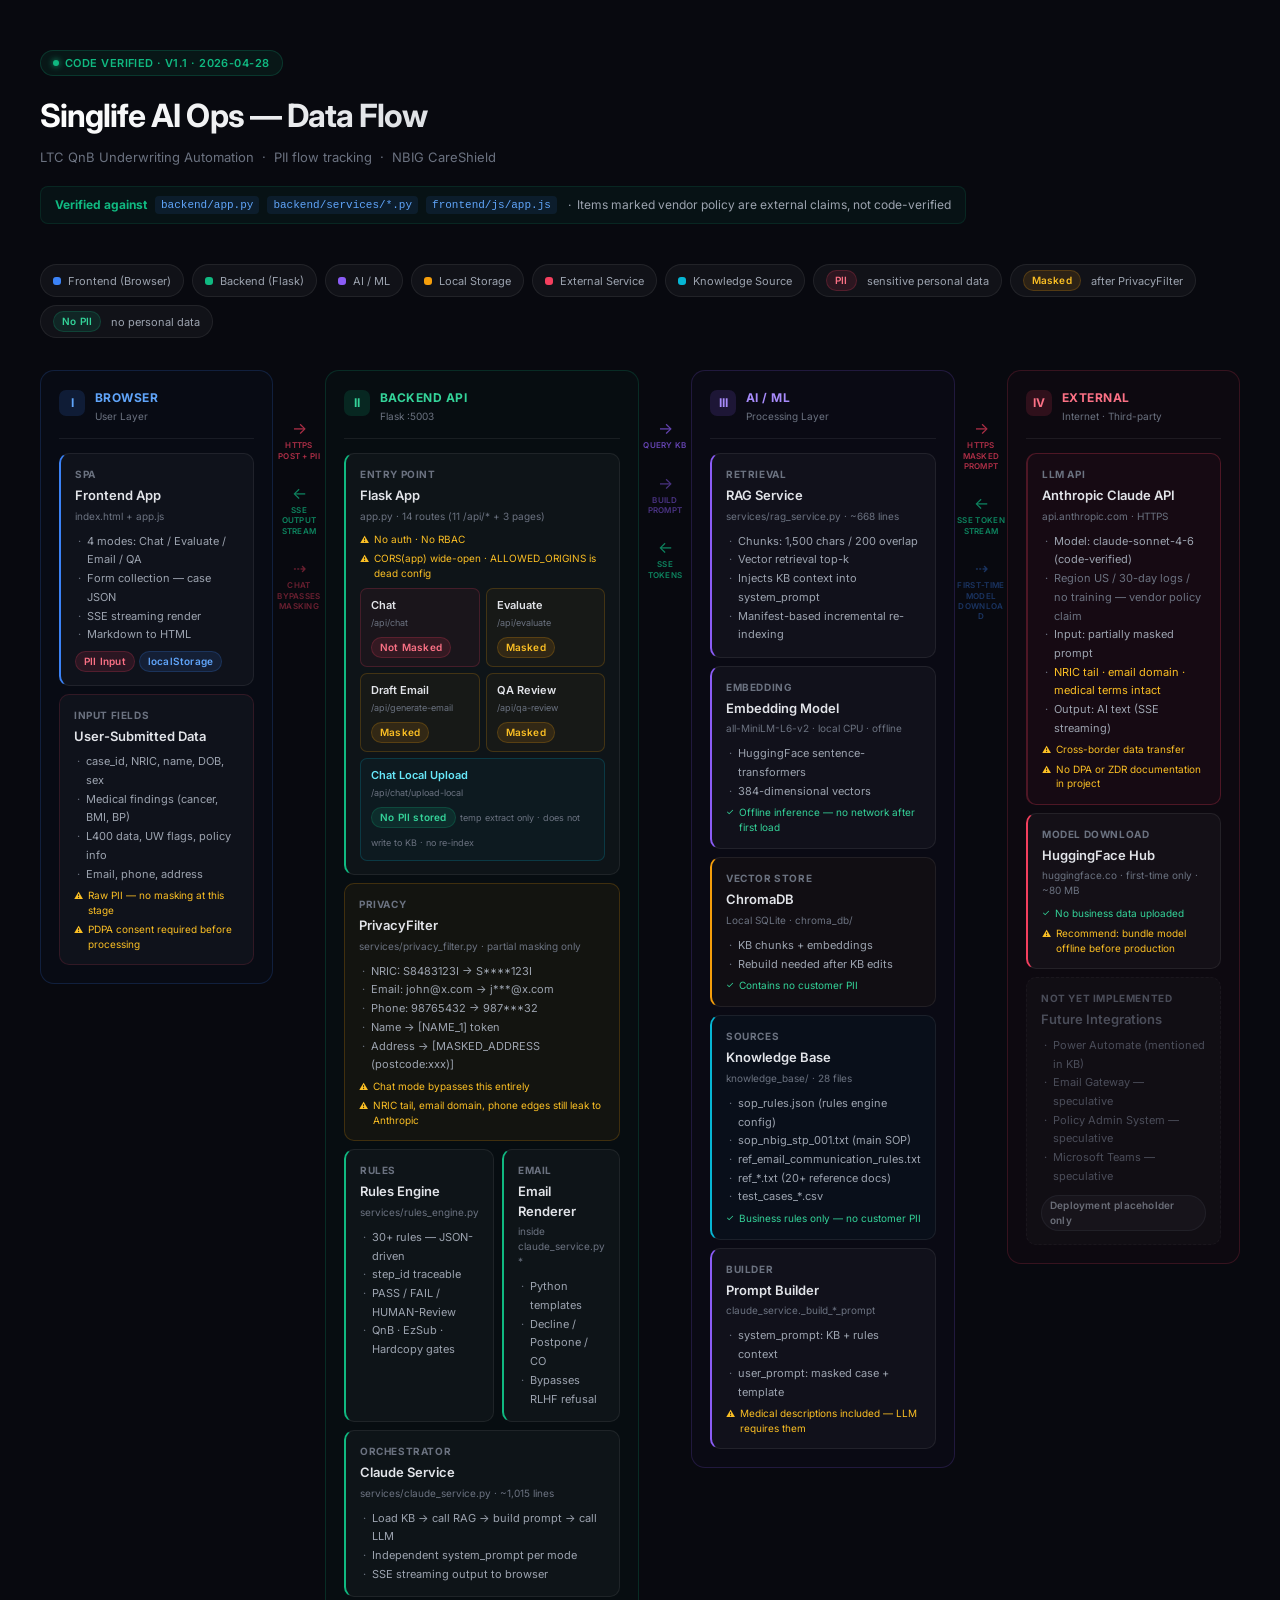
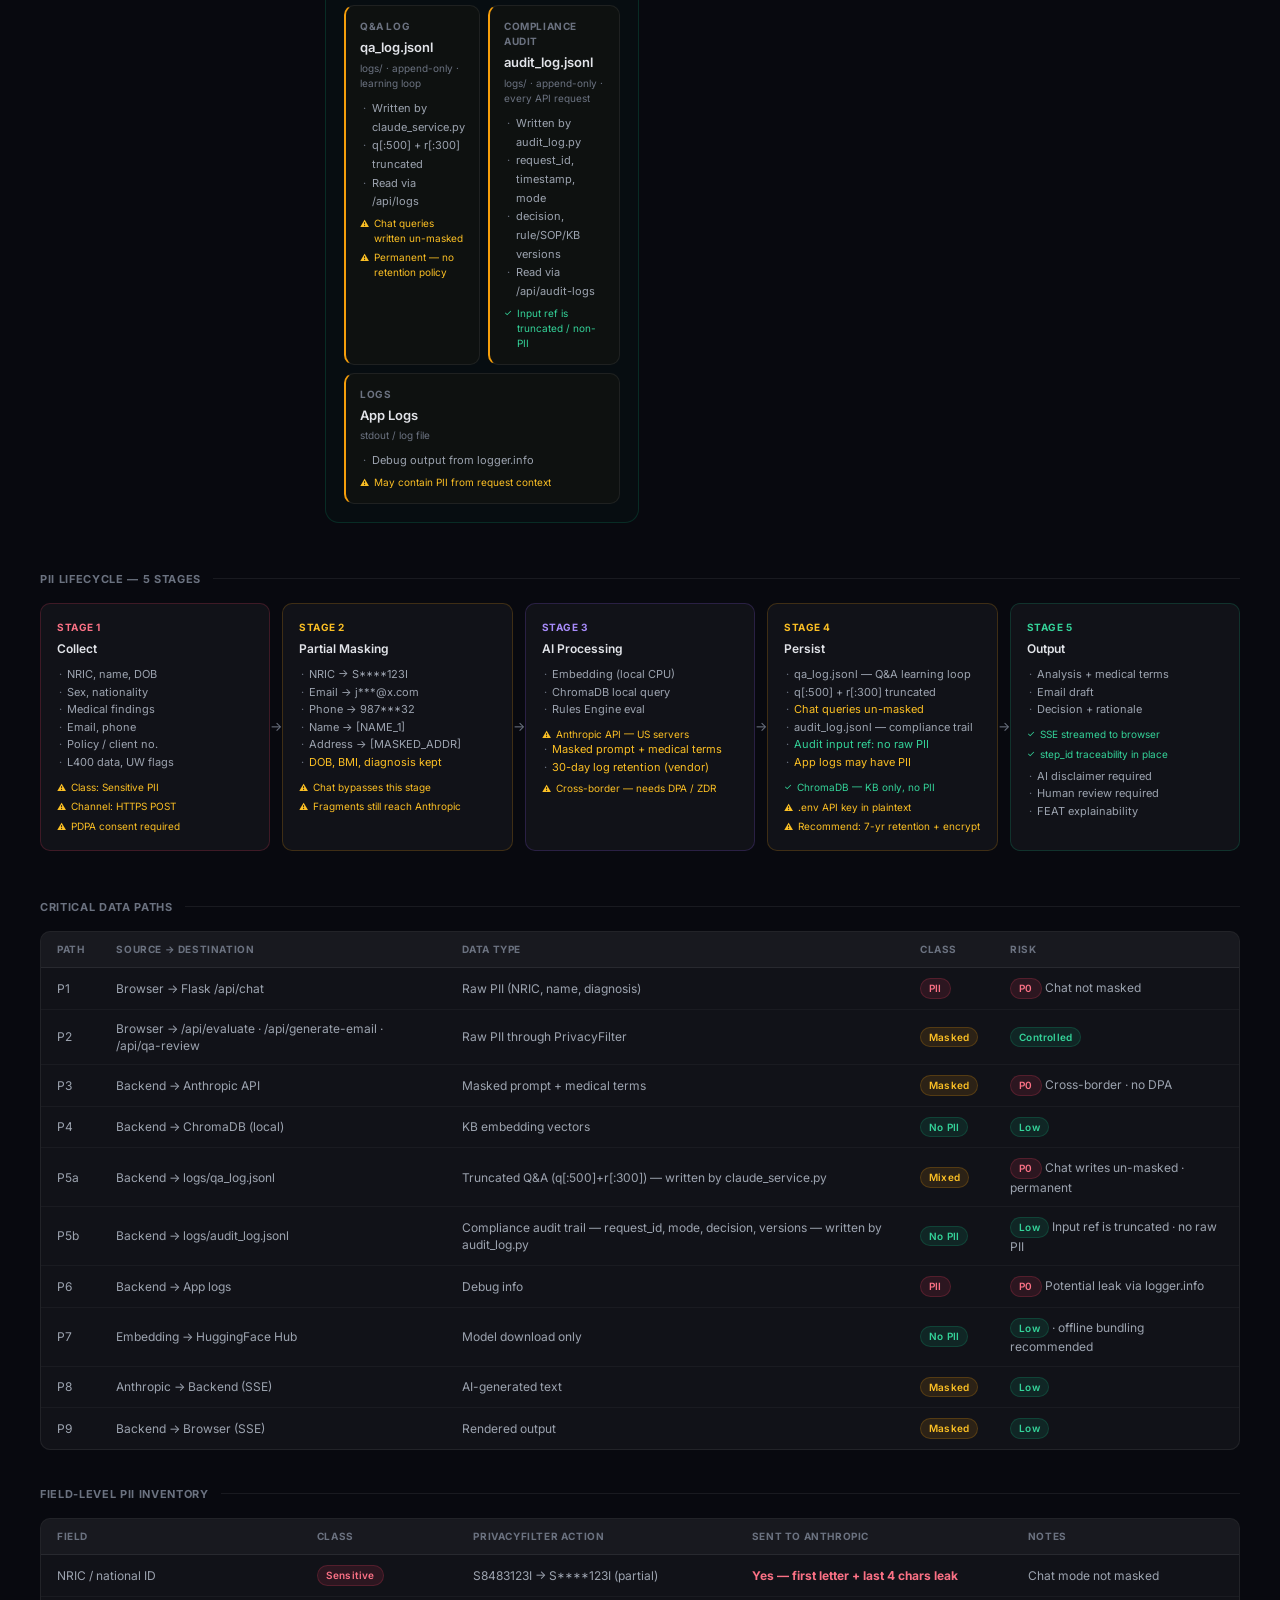
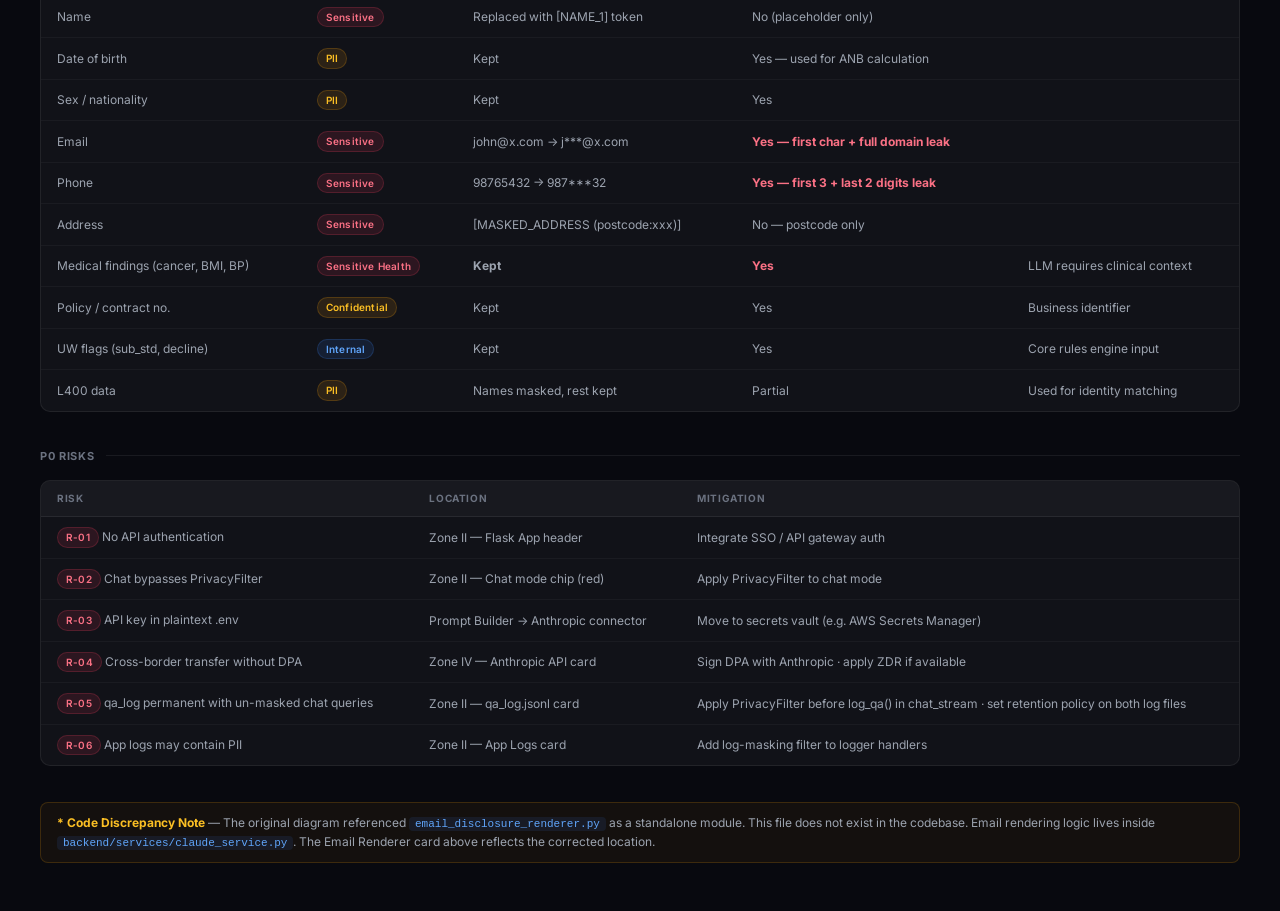
==== docs/dataflow_diagram_EN.html @ 291f46ce "handover checklist" ====
<!DOCTYPE html>
<html lang="en">
<head>
<meta charset="UTF-8">
<meta name="viewport" content="width=device-width, initial-scale=1.0">
<title>Singlife AI Ops — Data Flow</title>
<link rel="preconnect" href="https://fonts.googleapis.com">
<link href="https://fonts.googleapis.com/css2?family=Inter:wght@400;500;600;700&display=swap" rel="stylesheet">
<style>
*, *::before, *::after { box-sizing: border-box; margin: 0; padding: 0; }

:root {
  --blue: #3b82f6;
  --blue-dim: rgba(59,130,246,0.1);
  --green: #10b981;
  --green-dim: rgba(16,185,129,0.1);
  --violet: #8b5cf6;
  --violet-dim: rgba(139,92,246,0.1);
  --rose: #f43f5e;
  --rose-dim: rgba(244,63,94,0.1);
  --amber: #f59e0b;
  --amber-dim: rgba(245,158,11,0.1);
  --cyan: #06b6d4;
  --cyan-dim: rgba(6,182,212,0.1);
  --surface: rgba(255,255,255,0.04);
  --border: rgba(255,255,255,0.07);
  --border-strong: rgba(255,255,255,0.12);
  --text: #e2e4e9;
  --muted: #9ca3af;
  --faint: #6b7280;
}

body {
  font-family: 'Inter', -apple-system, sans-serif;
  background: #08090f;
  color: var(--text);
  padding: 48px 40px;
  min-height: 100vh;
  line-height: 1.5;
}

/* ── HEADER ── */
.header { margin-bottom: 40px; }

.status-pill {
  display: inline-flex; align-items: center; gap: 6px;
  background: rgba(16,185,129,0.08); border: 1px solid rgba(16,185,129,0.2);
  color: #10b981; font-size: 11px; font-weight: 600; letter-spacing: 0.04em;
  padding: 4px 12px; border-radius: 999px; text-transform: uppercase;
  margin-bottom: 16px;
}
.status-pill span {
  width: 6px; height: 6px; border-radius: 50%; background: #10b981;
  box-shadow: 0 0 6px #10b981;
}
.page-title {
  font-size: 32px; font-weight: 700; letter-spacing: -0.03em;
  background: linear-gradient(120deg, #ffffff 0%, #9ca3af 100%);
  -webkit-background-clip: text; -webkit-text-fill-color: transparent; background-clip: text;
  margin-bottom: 8px;
}
.page-meta { font-size: 13px; color: var(--faint); margin-bottom: 18px; }
.verify-bar {
  display: inline-flex; align-items: center; gap: 8px;
  background: rgba(16,185,129,0.05); border: 1px solid rgba(16,185,129,0.12);
  border-radius: 8px; padding: 9px 14px; font-size: 12px; color: var(--muted);
}
.verify-bar strong { color: #10b981; }
code {
  color: #60a5fa; background: rgba(59,130,246,0.1);
  padding: 1px 6px; border-radius: 4px; font-size: 11px; font-family: 'SF Mono', monospace;
}

/* ── LEGEND ── */
.legend { display: flex; flex-wrap: wrap; gap: 8px; margin: 32px 0; }
.legend-item {
  display: inline-flex; align-items: center; gap: 7px;
  background: var(--surface); border: 1px solid var(--border);
  padding: 5px 12px; border-radius: 999px; font-size: 11px; color: var(--muted);
}
.legend-dot { width: 8px; height: 8px; border-radius: 3px; flex-shrink: 0; }

/* ── DIAGRAM GRID ── */
.diagram {
  display: grid;
  grid-template-columns: 1fr 52px 1.15fr 52px 1fr 52px 1fr;
  gap: 0;
  align-items: start;
  margin-bottom: 48px;
}

/* ── ZONE ── */
.zone {
  border-radius: 14px; padding: 18px;
  border: 1px solid var(--border);
  background: var(--surface);
}
.zone-i   { border-color: rgba(59,130,246,0.18); background: rgba(59,130,246,0.025); }
.zone-ii  { border-color: rgba(16,185,129,0.18); background: rgba(16,185,129,0.025); }
.zone-iii { border-color: rgba(139,92,246,0.18); background: rgba(139,92,246,0.025); }
.zone-iv  { border-color: rgba(244,63,94,0.18); background: rgba(244,63,94,0.025); }

.zone-header {
  display: flex; align-items: flex-start; gap: 10px;
  padding-bottom: 14px; margin-bottom: 14px;
  border-bottom: 1px solid var(--border);
}
.zone-badge {
  width: 26px; height: 26px; border-radius: 7px;
  display: flex; align-items: center; justify-content: center;
  font-size: 12px; font-weight: 700; flex-shrink: 0; margin-top: 1px;
}
.zone-badge-i  { background: rgba(59,130,246,0.15); color: #60a5fa; }
.zone-badge-ii { background: rgba(16,185,129,0.15); color: #34d399; }
.zone-badge-iii{ background: rgba(139,92,246,0.15); color: #a78bfa; }
.zone-badge-iv { background: rgba(244,63,94,0.15);  color: #fb7185; }

.zone-name { font-size: 12px; font-weight: 700; letter-spacing: 0.04em; text-transform: uppercase; }
.zone-desc { font-size: 10px; color: var(--faint); margin-top: 2px; }
.zone-i   .zone-name { color: #60a5fa; }
.zone-ii  .zone-name { color: #34d399; }
.zone-iii .zone-name { color: #a78bfa; }
.zone-iv  .zone-name { color: #fb7185; }

/* ── CARD ── */
.card {
  background: rgba(255,255,255,0.03); border: 1px solid var(--border);
  border-radius: 10px; padding: 13px 14px; margin-bottom: 8px;
}
.card:last-child { margin-bottom: 0; }

.card-label {
  font-size: 10px; font-weight: 700; letter-spacing: 0.06em;
  text-transform: uppercase; color: var(--faint); margin-bottom: 4px;
}
.card-title { font-size: 13px; font-weight: 600; color: var(--text); margin-bottom: 3px; }
.card-sub   { font-size: 10px; color: var(--faint); margin-bottom: 8px; }
.card-rows  { font-size: 11px; color: var(--muted); line-height: 1.7; }
.card-rows li { list-style: none; padding-left: 12px; position: relative; }
.card-rows li::before { content: '·'; position: absolute; left: 3px; color: var(--faint); }

.card-accent-blue   { border-left: 2px solid var(--blue); }
.card-accent-green  { border-left: 2px solid var(--green); }
.card-accent-violet { border-left: 2px solid var(--violet); }
.card-accent-rose   { border-left: 2px solid var(--rose); }
.card-accent-amber  { border-left: 2px solid var(--amber); background: rgba(245,158,11,0.03); }
.card-accent-cyan   { border-left: 2px solid var(--cyan); background: rgba(6,182,212,0.03); }
.card-warn          { background: rgba(245,158,11,0.05); border-color: rgba(245,158,11,0.2); }
.card-dashed        { border-style: dashed; border-color: rgba(255,255,255,0.06); opacity: 0.65; }

/* ── BADGE ── */
.badge {
  display: inline-flex; align-items: center;
  padding: 2px 8px; border-radius: 999px;
  font-size: 10px; font-weight: 600; letter-spacing: 0.02em;
}
.badge-red    { background: rgba(244,63,94,0.12); color: #fb7185; border: 1px solid rgba(244,63,94,0.2); }
.badge-amber  { background: rgba(245,158,11,0.12); color: #fbbf24; border: 1px solid rgba(245,158,11,0.2); }
.badge-green  { background: rgba(16,185,129,0.12); color: #34d399; border: 1px solid rgba(16,185,129,0.2); }
.badge-blue   { background: rgba(59,130,246,0.12); color: #60a5fa; border: 1px solid rgba(59,130,246,0.2); }
.badge-gray   { background: rgba(107,114,128,0.1); color: #9ca3af; border: 1px solid rgba(107,114,128,0.2); }
.badge-row    { display: flex; flex-wrap: wrap; gap: 4px; margin-top: 7px; }

.warn-line { display: flex; align-items: flex-start; gap: 5px; font-size: 10px; color: #fbbf24; margin-top: 5px; line-height: 1.45; }
.warn-line::before { content: '⚠'; flex-shrink: 0; font-size: 9px; margin-top: 1px; }
.good-line { display: flex; align-items: flex-start; gap: 5px; font-size: 10px; color: #34d399; margin-top: 5px; }
.good-line::before { content: '✓'; flex-shrink: 0; font-size: 9px; }

/* ── MODE GRID ── */
.mode-grid { display: grid; grid-template-columns: 1fr 1fr; gap: 6px; margin-top: 8px; }
.mode-chip {
  background: rgba(255,255,255,0.04); border: 1px solid var(--border);
  border-radius: 7px; padding: 8px 10px;
}
.mode-chip .mc-name { font-size: 11px; font-weight: 600; color: var(--text); margin-bottom: 2px; }
.mode-chip .mc-path { font-size: 9px; color: var(--faint); margin-bottom: 4px; }
.mode-chip.mc-warn  { border-color: rgba(244,63,94,0.2); background: rgba(244,63,94,0.05); }
.mode-chip.mc-ok    { border-color: rgba(245,158,11,0.2); background: rgba(245,158,11,0.04); }

/* ── ZONE CONNECTOR ── */
.connector {
  display: flex; flex-direction: column; align-items: center;
  justify-content: flex-start; padding-top: 50px; gap: 24px;
}

.flow {
  display: flex; flex-direction: column; align-items: center; gap: 4px;
  width: 52px;
}
.flow-line {
  width: 28px; height: 1px;
  position: relative;
}
.flow-right { background: linear-gradient(to right, transparent, currentColor 60%); }
.flow-left  { background: linear-gradient(to left, transparent, currentColor 60%); }

.flow-arrow-r, .flow-arrow-l {
  font-size: 16px; line-height: 1; color: var(--faint);
}
.flow-label {
  font-size: 8px; font-weight: 600; letter-spacing: 0.04em;
  text-transform: uppercase; color: var(--faint); text-align: center;
  line-height: 1.3; max-width: 48px; word-break: break-word;
}
.flow-red    .flow-arrow-r, .flow-red    .flow-label { color: rgba(244,63,94,0.7); }
.flow-green  .flow-arrow-l, .flow-green  .flow-label { color: rgba(16,185,129,0.7); }
.flow-violet .flow-arrow-r, .flow-violet .flow-label { color: rgba(139,92,246,0.7); }
.flow-blue   .flow-arrow-r, .flow-blue   .flow-label { color: rgba(59,130,246,0.7); }

/* ── SECTION TITLE ── */
.section-title {
  display: flex; align-items: center; gap: 12px;
  font-size: 11px; font-weight: 700; color: var(--faint);
  letter-spacing: 0.06em; text-transform: uppercase; margin-bottom: 16px;
}
.section-title::after { content: ''; flex: 1; height: 1px; background: var(--border); }

/* ── PII LIFECYCLE ── */
.lifecycle { display: grid; grid-template-columns: repeat(5, 1fr); gap: 12px; margin-bottom: 48px; }

.stage {
  background: var(--surface); border: 1px solid var(--border);
  border-radius: 10px; padding: 16px; position: relative;
}
.stage::after {
  content: '→'; position: absolute; right: -13px; top: 50%;
  transform: translateY(-50%); color: var(--faint); font-size: 13px; z-index: 1;
}
.stage:last-child::after { display: none; }

.stage-num  { font-size: 10px; font-weight: 700; letter-spacing: 0.05em; text-transform: uppercase; margin-bottom: 5px; }
.stage-name { font-size: 12px; font-weight: 600; color: var(--text); margin-bottom: 8px; }
.stage-body { font-size: 11px; color: var(--muted); line-height: 1.6; }
.stage-body li { list-style: none; padding-left: 10px; position: relative; }
.stage-body li::before { content: '·'; position: absolute; left: 2px; color: var(--faint); }

.stage-collect { border-color: rgba(244,63,94,0.2); }
.stage-collect .stage-num { color: #fb7185; }
.stage-mask    { border-color: rgba(245,158,11,0.2); }
.stage-mask    .stage-num { color: #fbbf24; }
.stage-ai      { border-color: rgba(139,92,246,0.2); }
.stage-ai      .stage-num { color: #a78bfa; }
.stage-persist { border-color: rgba(245,158,11,0.2); }
.stage-persist .stage-num { color: #fbbf24; }
.stage-output  { border-color: rgba(16,185,129,0.2); }
.stage-output  .stage-num { color: #34d399; }

/* ── TABLES ── */
.table-section { margin-bottom: 36px; }
.table-wrap { background: var(--surface); border: 1px solid var(--border); border-radius: 10px; overflow: hidden; }

table { width: 100%; border-collapse: collapse; font-size: 12px; }
thead th {
  padding: 10px 16px; text-align: left;
  font-size: 10px; font-weight: 700; color: var(--faint);
  letter-spacing: 0.06em; text-transform: uppercase;
  background: rgba(255,255,255,0.03); border-bottom: 1px solid var(--border);
}
tbody td {
  padding: 10px 16px; border-bottom: 1px solid rgba(255,255,255,0.04);
  color: var(--muted); vertical-align: middle; line-height: 1.45;
}
tbody tr:last-child td { border-bottom: none; }
tbody tr:hover td { background: rgba(255,255,255,0.015); }

/* ── NOTE BAR ── */
.note-bar {
  background: rgba(245,158,11,0.05); border: 1px solid rgba(245,158,11,0.18);
  border-radius: 8px; padding: 11px 16px;
  font-size: 12px; color: var(--muted); margin-top: 32px;
}
.note-bar strong { color: #fbbf24; }
</style>
</head>
<body>

<!-- ══════════ HEADER ══════════ -->
<div class="header">
  <div class="status-pill"><span></span>Code Verified · v1.1 · 2026-04-28</div>
  <h1 class="page-title">Singlife AI Ops — Data Flow</h1>
  <p class="page-meta">LTC QnB Underwriting Automation &nbsp;·&nbsp; PII flow tracking &nbsp;·&nbsp; NBIG CareShield</p>
  <div class="verify-bar">
    <strong>Verified against</strong>
    <code>backend/app.py</code> <code>backend/services/*.py</code> <code>frontend/js/app.js</code>
    &nbsp;·&nbsp; Items marked vendor policy are external claims, not code-verified
  </div>
</div>

<!-- ══════════ LEGEND ══════════ -->
<div class="legend">
  <div class="legend-item"><span class="legend-dot" style="background:#3b82f6"></span>Frontend (Browser)</div>
  <div class="legend-item"><span class="legend-dot" style="background:#10b981"></span>Backend (Flask)</div>
  <div class="legend-item"><span class="legend-dot" style="background:#8b5cf6"></span>AI / ML</div>
  <div class="legend-item"><span class="legend-dot" style="background:#f59e0b"></span>Local Storage</div>
  <div class="legend-item"><span class="legend-dot" style="background:#f43f5e"></span>External Service</div>
  <div class="legend-item"><span class="legend-dot" style="background:#06b6d4"></span>Knowledge Source</div>
  <div class="legend-item"><span class="badge badge-red">PII</span>&nbsp;sensitive personal data</div>
  <div class="legend-item"><span class="badge badge-amber">Masked</span>&nbsp;after PrivacyFilter</div>
  <div class="legend-item"><span class="badge badge-green">No PII</span>&nbsp;no personal data</div>
</div>

<!-- ══════════ MAIN DIAGRAM ══════════ -->
<div class="diagram">

  <!-- ── ZONE I: BROWSER ── -->
  <div class="zone zone-i">
    <div class="zone-header">
      <div class="zone-badge zone-badge-i">I</div>
      <div>
        <div class="zone-name">Browser</div>
        <div class="zone-desc">User Layer</div>
      </div>
    </div>

    <div class="card card-accent-blue">
      <div class="card-label">SPA</div>
      <div class="card-title">Frontend App</div>
      <div class="card-sub">index.html + app.js</div>
      <ul class="card-rows">
        <li>4 modes: Chat / Evaluate / Email / QA</li>
        <li>Form collection — case JSON</li>
        <li>SSE streaming render</li>
        <li>Markdown to HTML</li>
      </ul>
      <div class="badge-row">
        <span class="badge badge-red">PII Input</span>
        <span class="badge badge-blue">localStorage</span>
      </div>
    </div>

    <div class="card" style="border-color:rgba(244,63,94,0.15);">
      <div class="card-label">Input Fields</div>
      <div class="card-title">User-Submitted Data</div>
      <ul class="card-rows" style="margin-top:6px">
        <li>case_id, NRIC, name, DOB, sex</li>
        <li>Medical findings (cancer, BMI, BP)</li>
        <li>L400 data, UW flags, policy info</li>
        <li>Email, phone, address</li>
      </ul>
      <div class="warn-line">Raw PII — no masking at this stage</div>
      <div class="warn-line">PDPA consent required before processing</div>
    </div>
  </div>

  <!-- ── CONNECTOR I → II ── -->
  <div class="connector">
    <div class="flow flow-red">
      <div class="flow-arrow-r">→</div>
      <div class="flow-label">HTTPS POST + PII</div>
    </div>
    <div class="flow flow-green">
      <div class="flow-arrow-l">←</div>
      <div class="flow-label">SSE output stream</div>
    </div>
    <div class="flow flow-red" style="opacity:0.6">
      <div class="flow-arrow-r">⇢</div>
      <div class="flow-label">Chat bypasses masking</div>
    </div>
  </div>

  <!-- ── ZONE II: BACKEND ── -->
  <div class="zone zone-ii">
    <div class="zone-header">
      <div class="zone-badge zone-badge-ii">II</div>
      <div>
        <div class="zone-name">Backend API</div>
        <div class="zone-desc">Flask :5003</div>
      </div>
    </div>

    <div class="card card-accent-green">
      <div class="card-label">Entry Point</div>
      <div class="card-title">Flask App</div>
      <div class="card-sub">app.py · 14 routes (11 /api/* + 3 pages)</div>
      <div class="warn-line">No auth · No RBAC</div>
      <div class="warn-line">CORS(app) wide-open · ALLOWED_ORIGINS is dead config</div>
      <div class="mode-grid">
        <div class="mode-chip mc-warn">
          <div class="mc-name">Chat</div>
          <div class="mc-path">/api/chat</div>
          <span class="badge badge-red">Not Masked</span>
        </div>
        <div class="mode-chip mc-ok">
          <div class="mc-name">Evaluate</div>
          <div class="mc-path">/api/evaluate</div>
          <span class="badge badge-amber">Masked</span>
        </div>
        <div class="mode-chip mc-ok">
          <div class="mc-name">Draft Email</div>
          <div class="mc-path">/api/generate-email</div>
          <span class="badge badge-amber">Masked</span>
        </div>
        <div class="mode-chip mc-ok">
          <div class="mc-name">QA Review</div>
          <div class="mc-path">/api/qa-review</div>
          <span class="badge badge-amber">Masked</span>
        </div>
        <div class="mode-chip" style="grid-column:1/-1; border-color:rgba(6,182,212,0.2); background:rgba(6,182,212,0.04);">
          <div class="mc-name" style="color:#67e8f9">Chat Local Upload</div>
          <div class="mc-path">/api/chat/upload-local</div>
          <span class="badge badge-green">No PII stored</span>&nbsp;<span style="font-size:9px;color:var(--faint)">temp extract only · does not write to KB · no re-index</span>
        </div>
      </div>
    </div>

    <div class="card card-warn">
      <div class="card-label">Privacy</div>
      <div class="card-title">PrivacyFilter</div>
      <div class="card-sub">services/privacy_filter.py · partial masking only</div>
      <ul class="card-rows">
        <li>NRIC: S8483123I → S****123I</li>
        <li>Email: john@x.com → j***@x.com</li>
        <li>Phone: 98765432 → 987***32</li>
        <li>Name → [NAME_1] token</li>
        <li>Address → [MASKED_ADDRESS (postcode:xxx)]</li>
      </ul>
      <div class="warn-line">Chat mode bypasses this entirely</div>
      <div class="warn-line">NRIC tail, email domain, phone edges still leak to Anthropic</div>
    </div>

    <div style="display:grid; grid-template-columns:1fr 1fr; gap:8px; margin-bottom:8px;">
      <div class="card card-accent-green" style="margin-bottom:0">
        <div class="card-label">Rules</div>
        <div class="card-title">Rules Engine</div>
        <div class="card-sub">services/rules_engine.py</div>
        <ul class="card-rows">
          <li>30+ rules — JSON-driven</li>
          <li>step_id traceable</li>
          <li>PASS / FAIL / HUMAN-Review</li>
          <li>QnB · EzSub · Hardcopy gates</li>
        </ul>
      </div>
      <div class="card card-accent-green" style="margin-bottom:0">
        <div class="card-label">Email</div>
        <div class="card-title">Email Renderer</div>
        <div class="card-sub">inside claude_service.py *</div>
        <ul class="card-rows">
          <li>Python templates</li>
          <li>Decline / Postpone / CO</li>
          <li>Bypasses RLHF refusal</li>
        </ul>
      </div>
    </div>

    <div class="card card-accent-green">
      <div class="card-label">Orchestrator</div>
      <div class="card-title">Claude Service</div>
      <div class="card-sub">services/claude_service.py · ~1,015 lines</div>
      <ul class="card-rows">
        <li>Load KB → call RAG → build prompt → call LLM</li>
        <li>Independent system_prompt per mode</li>
        <li>SSE streaming output to browser</li>
      </ul>
    </div>

    <div style="display:grid; grid-template-columns:1fr 1fr; gap:8px; margin-bottom:8px;">
      <div class="card card-accent-amber" style="margin-bottom:0">
        <div class="card-label">Q&amp;A Log</div>
        <div class="card-title">qa_log.jsonl</div>
        <div class="card-sub">logs/ · append-only · learning loop</div>
        <ul class="card-rows">
          <li>Written by claude_service.py</li>
          <li>q[:500] + r[:300] truncated</li>
          <li>Read via /api/logs</li>
        </ul>
        <div class="warn-line">Chat queries written un-masked</div>
        <div class="warn-line">Permanent — no retention policy</div>
      </div>
      <div class="card card-accent-amber" style="margin-bottom:0">
        <div class="card-label">Compliance Audit</div>
        <div class="card-title">audit_log.jsonl</div>
        <div class="card-sub">logs/ · append-only · every API request</div>
        <ul class="card-rows">
          <li>Written by audit_log.py</li>
          <li>request_id, timestamp, mode</li>
          <li>decision, rule/SOP/KB versions</li>
          <li>Read via /api/audit-logs</li>
        </ul>
        <div class="good-line">Input ref is truncated / non-PII</div>
      </div>
    </div>
    <div class="card card-accent-amber" style="margin-bottom:0">
      <div class="card-label">Logs</div>
      <div class="card-title">App Logs</div>
      <div class="card-sub">stdout / log file</div>
      <ul class="card-rows">
        <li>Debug output from logger.info</li>
      </ul>
      <div class="warn-line">May contain PII from request context</div>
    </div>
  </div>

  <!-- ── CONNECTOR II → III ── -->
  <div class="connector">
    <div class="flow flow-violet">
      <div class="flow-arrow-r">→</div>
      <div class="flow-label">Query KB</div>
    </div>
    <div class="flow flow-violet" style="opacity:0.7">
      <div class="flow-arrow-r">→</div>
      <div class="flow-label">Build prompt</div>
    </div>
    <div class="flow flow-green">
      <div class="flow-arrow-l">←</div>
      <div class="flow-label">SSE tokens</div>
    </div>
  </div>

  <!-- ── ZONE III: AI/ML ── -->
  <div class="zone zone-iii">
    <div class="zone-header">
      <div class="zone-badge zone-badge-iii">III</div>
      <div>
        <div class="zone-name">AI / ML</div>
        <div class="zone-desc">Processing Layer</div>
      </div>
    </div>

    <div class="card card-accent-violet">
      <div class="card-label">Retrieval</div>
      <div class="card-title">RAG Service</div>
      <div class="card-sub">services/rag_service.py · ~668 lines</div>
      <ul class="card-rows">
        <li>Chunks: 1,500 chars / 200 overlap</li>
        <li>Vector retrieval top-k</li>
        <li>Injects KB context into system_prompt</li>
        <li>Manifest-based incremental re-indexing</li>
      </ul>
    </div>

    <div class="card card-accent-violet">
      <div class="card-label">Embedding</div>
      <div class="card-title">Embedding Model</div>
      <div class="card-sub">all-MiniLM-L6-v2 · local CPU · offline</div>
      <ul class="card-rows">
        <li>HuggingFace sentence-transformers</li>
        <li>384-dimensional vectors</li>
      </ul>
      <div class="good-line">Offline inference — no network after first load</div>
    </div>

    <div class="card card-accent-amber">
      <div class="card-label">Vector Store</div>
      <div class="card-title">ChromaDB</div>
      <div class="card-sub">Local SQLite · chroma_db/</div>
      <ul class="card-rows">
        <li>KB chunks + embeddings</li>
        <li>Rebuild needed after KB edits</li>
      </ul>
      <div class="good-line">Contains no customer PII</div>
    </div>

    <div class="card card-accent-cyan">
      <div class="card-label">Sources</div>
      <div class="card-title">Knowledge Base</div>
      <div class="card-sub">knowledge_base/ · 28 files</div>
      <ul class="card-rows">
        <li>sop_rules.json (rules engine config)</li>
        <li>sop_nbig_stp_001.txt (main SOP)</li>
        <li>ref_email_communication_rules.txt</li>
        <li>ref_*.txt (20+ reference docs)</li>
        <li>test_cases_*.csv</li>
      </ul>
      <div class="good-line">Business rules only — no customer PII</div>
    </div>

    <div class="card card-accent-violet">
      <div class="card-label">Builder</div>
      <div class="card-title">Prompt Builder</div>
      <div class="card-sub">claude_service._build_*_prompt</div>
      <ul class="card-rows">
        <li>system_prompt: KB + rules context</li>
        <li>user_prompt: masked case + template</li>
      </ul>
      <div class="warn-line">Medical descriptions included — LLM requires them</div>
    </div>
  </div>

  <!-- ── CONNECTOR III → IV ── -->
  <div class="connector">
    <div class="flow flow-red">
      <div class="flow-arrow-r">→</div>
      <div class="flow-label">HTTPS masked prompt</div>
    </div>
    <div class="flow flow-green">
      <div class="flow-arrow-l">←</div>
      <div class="flow-label">SSE token stream</div>
    </div>
    <div class="flow flow-blue" style="opacity:0.5">
      <div class="flow-arrow-r">⇢</div>
      <div class="flow-label">First-time model download</div>
    </div>
  </div>

  <!-- ── ZONE IV: EXTERNAL ── -->
  <div class="zone zone-iv">
    <div class="zone-header">
      <div class="zone-badge zone-badge-iv">IV</div>
      <div>
        <div class="zone-name">External</div>
        <div class="zone-desc">Internet · Third-party</div>
      </div>
    </div>

    <div class="card card-accent-rose" style="border-color:rgba(244,63,94,0.25); background:rgba(244,63,94,0.04);">
      <div class="card-label">LLM API</div>
      <div class="card-title">Anthropic Claude API</div>
      <div class="card-sub">api.anthropic.com · HTTPS</div>
      <ul class="card-rows">
        <li>Model: claude-sonnet-4-6 (code-verified)</li>
        <li style="color:var(--faint)">Region US / 30-day logs / no training — vendor policy claim</li>
        <li>Input: partially masked prompt</li>
        <li style="color:#fbbf24">NRIC tail · email domain · medical terms intact</li>
        <li>Output: AI text (SSE streaming)</li>
      </ul>
      <div class="warn-line">Cross-border data transfer</div>
      <div class="warn-line">No DPA or ZDR documentation in project</div>
    </div>

    <div class="card card-accent-rose">
      <div class="card-label">Model Download</div>
      <div class="card-title">HuggingFace Hub</div>
      <div class="card-sub">huggingface.co · first-time only · ~80 MB</div>
      <div class="good-line">No business data uploaded</div>
      <div class="warn-line">Recommend: bundle model offline before production</div>
    </div>

    <div class="card card-dashed">
      <div class="card-label" style="color:var(--faint)">Not Yet Implemented</div>
      <div class="card-title" style="color:var(--faint)">Future Integrations</div>
      <ul class="card-rows" style="color:var(--faint); margin-top:6px">
        <li>Power Automate (mentioned in KB)</li>
        <li>Email Gateway — speculative</li>
        <li>Policy Admin System — speculative</li>
        <li>Microsoft Teams — speculative</li>
      </ul>
      <div style="margin-top:6px"><span class="badge badge-gray">Deployment placeholder only</span></div>
    </div>
  </div>

</div><!-- end .diagram -->

<!-- ══════════ PII LIFECYCLE ══════════ -->
<div class="section-title">PII Lifecycle — 5 Stages</div>
<div class="lifecycle">
  <div class="stage stage-collect">
    <div class="stage-num">Stage 1</div>
    <div class="stage-name">Collect</div>
    <ul class="stage-body">
      <li>NRIC, name, DOB</li>
      <li>Sex, nationality</li>
      <li>Medical findings</li>
      <li>Email, phone</li>
      <li>Policy / client no.</li>
      <li>L400 data, UW flags</li>
    </ul>
    <div class="warn-line" style="margin-top:8px">Class: Sensitive PII</div>
    <div class="warn-line">Channel: HTTPS POST</div>
    <div class="warn-line">PDPA consent required</div>
  </div>

  <div class="stage stage-mask">
    <div class="stage-num">Stage 2</div>
    <div class="stage-name">Partial Masking</div>
    <ul class="stage-body">
      <li>NRIC → S****123I</li>
      <li>Email → j***@x.com</li>
      <li>Phone → 987***32</li>
      <li>Name → [NAME_1]</li>
      <li>Address → [MASKED_ADDR]</li>
      <li style="color:#fbbf24">DOB, BMI, diagnosis kept</li>
    </ul>
    <div class="warn-line" style="margin-top:8px">Chat bypasses this stage</div>
    <div class="warn-line">Fragments still reach Anthropic</div>
  </div>

  <div class="stage stage-ai">
    <div class="stage-num">Stage 3</div>
    <div class="stage-name">AI Processing</div>
    <ul class="stage-body">
      <li>Embedding (local CPU)</li>
      <li>ChromaDB local query</li>
      <li>Rules Engine eval</li>
    </ul>
    <div class="warn-line" style="margin-top:8px">Anthropic API — US servers</div>
    <ul class="stage-body">
      <li style="color:#fbbf24">Masked prompt + medical terms</li>
      <li style="color:#fbbf24">30-day log retention (vendor)</li>
    </ul>
    <div class="warn-line">Cross-border — needs DPA / ZDR</div>
  </div>

  <div class="stage stage-persist">
    <div class="stage-num">Stage 4</div>
    <div class="stage-name">Persist</div>
    <ul class="stage-body">
      <li>qa_log.jsonl — Q&amp;A learning loop</li>
      <li>q[:500] + r[:300] truncated</li>
      <li style="color:#fbbf24">Chat queries un-masked</li>
      <li>audit_log.jsonl — compliance trail</li>
      <li style="color:#34d399">Audit input ref: no raw PII</li>
      <li style="color:#fbbf24">App logs may have PII</li>
    </ul>
    <div class="good-line" style="margin-top:8px">ChromaDB — KB only, no PII</div>
    <div class="warn-line">.env API key in plaintext</div>
    <div class="warn-line">Recommend: 7-yr retention + encrypt</div>
  </div>

  <div class="stage stage-output">
    <div class="stage-num">Stage 5</div>
    <div class="stage-name">Output</div>
    <ul class="stage-body">
      <li>Analysis + medical terms</li>
      <li>Email draft</li>
      <li>Decision + rationale</li>
    </ul>
    <div class="good-line" style="margin-top:8px">SSE streamed to browser</div>
    <div class="good-line">step_id traceability in place</div>
    <ul class="stage-body" style="margin-top:6px">
      <li>AI disclaimer required</li>
      <li>Human review required</li>
      <li>FEAT explainability</li>
    </ul>
  </div>
</div>

<!-- ══════════ CRITICAL DATA PATHS ══════════ -->
<div class="table-section">
  <div class="section-title">Critical Data Paths</div>
  <div class="table-wrap">
    <table>
      <thead>
        <tr><th>Path</th><th>Source → Destination</th><th>Data Type</th><th>Class</th><th>Risk</th></tr>
      </thead>
      <tbody>
        <tr><td>P1</td><td>Browser → Flask /api/chat</td><td>Raw PII (NRIC, name, diagnosis)</td><td><span class="badge badge-red">PII</span></td><td><span class="badge badge-red">P0</span> Chat not masked</td></tr>
        <tr><td>P2</td><td>Browser → /api/evaluate · /api/generate-email · /api/qa-review</td><td>Raw PII through PrivacyFilter</td><td><span class="badge badge-amber">Masked</span></td><td><span class="badge badge-green">Controlled</span></td></tr>
        <tr><td>P3</td><td>Backend → Anthropic API</td><td>Masked prompt + medical terms</td><td><span class="badge badge-amber">Masked</span></td><td><span class="badge badge-red">P0</span> Cross-border · no DPA</td></tr>
        <tr><td>P4</td><td>Backend → ChromaDB (local)</td><td>KB embedding vectors</td><td><span class="badge badge-green">No PII</span></td><td><span class="badge badge-green">Low</span></td></tr>
        <tr><td>P5a</td><td>Backend → logs/qa_log.jsonl</td><td>Truncated Q&amp;A (q[:500]+r[:300]) — written by claude_service.py</td><td><span class="badge badge-amber">Mixed</span></td><td><span class="badge badge-red">P0</span> Chat writes un-masked · permanent</td></tr>
        <tr><td>P5b</td><td>Backend → logs/audit_log.jsonl</td><td>Compliance audit trail — request_id, mode, decision, versions — written by audit_log.py</td><td><span class="badge badge-green">No PII</span></td><td><span class="badge badge-green">Low</span> Input ref is truncated · no raw PII</td></tr>
        <tr><td>P6</td><td>Backend → App logs</td><td>Debug info</td><td><span class="badge badge-red">PII</span></td><td><span class="badge badge-red">P0</span> Potential leak via logger.info</td></tr>
        <tr><td>P7</td><td>Embedding → HuggingFace Hub</td><td>Model download only</td><td><span class="badge badge-green">No PII</span></td><td><span class="badge badge-green">Low</span> · offline bundling recommended</td></tr>
        <tr><td>P8</td><td>Anthropic → Backend (SSE)</td><td>AI-generated text</td><td><span class="badge badge-amber">Masked</span></td><td><span class="badge badge-green">Low</span></td></tr>
        <tr><td>P9</td><td>Backend → Browser (SSE)</td><td>Rendered output</td><td><span class="badge badge-amber">Masked</span></td><td><span class="badge badge-green">Low</span></td></tr>
      </tbody>
    </table>
  </div>
</div>

<!-- ══════════ PII FIELD INVENTORY ══════════ -->
<div class="table-section">
  <div class="section-title">Field-Level PII Inventory</div>
  <div class="table-wrap">
    <table>
      <thead>
        <tr><th>Field</th><th>Class</th><th>PrivacyFilter Action</th><th>Sent to Anthropic</th><th>Notes</th></tr>
      </thead>
      <tbody>
        <tr><td>NRIC / national ID</td><td><span class="badge badge-red">Sensitive</span></td><td>S8483123I → S****123I (partial)</td><td><strong style="color:#fb7185">Yes — first letter + last 4 chars leak</strong></td><td>Chat mode not masked</td></tr>
        <tr><td>Name</td><td><span class="badge badge-red">Sensitive</span></td><td>Replaced with [NAME_1] token</td><td>No (placeholder only)</td><td></td></tr>
        <tr><td>Date of birth</td><td><span class="badge badge-amber">PII</span></td><td>Kept</td><td>Yes — used for ANB calculation</td><td></td></tr>
        <tr><td>Sex / nationality</td><td><span class="badge badge-amber">PII</span></td><td>Kept</td><td>Yes</td><td></td></tr>
        <tr><td>Email</td><td><span class="badge badge-red">Sensitive</span></td><td>john@x.com → j***@x.com</td><td><strong style="color:#fb7185">Yes — first char + full domain leak</strong></td><td></td></tr>
        <tr><td>Phone</td><td><span class="badge badge-red">Sensitive</span></td><td>98765432 → 987***32</td><td><strong style="color:#fb7185">Yes — first 3 + last 2 digits leak</strong></td><td></td></tr>
        <tr><td>Address</td><td><span class="badge badge-red">Sensitive</span></td><td>[MASKED_ADDRESS (postcode:xxx)]</td><td>No — postcode only</td><td></td></tr>
        <tr><td>Medical findings (cancer, BMI, BP)</td><td><span class="badge badge-red">Sensitive Health</span></td><td><strong>Kept</strong></td><td><strong style="color:#fb7185">Yes</strong></td><td>LLM requires clinical context</td></tr>
        <tr><td>Policy / contract no.</td><td><span class="badge badge-amber">Confidential</span></td><td>Kept</td><td>Yes</td><td>Business identifier</td></tr>
        <tr><td>UW flags (sub_std, decline)</td><td><span class="badge badge-blue">Internal</span></td><td>Kept</td><td>Yes</td><td>Core rules engine input</td></tr>
        <tr><td>L400 data</td><td><span class="badge badge-amber">PII</span></td><td>Names masked, rest kept</td><td>Partial</td><td>Used for identity matching</td></tr>
      </tbody>
    </table>
  </div>
</div>

<!-- ══════════ P0 RISKS ══════════ -->
<div class="table-section">
  <div class="section-title">P0 Risks</div>
  <div class="table-wrap">
    <table>
      <thead>
        <tr><th>Risk</th><th>Location</th><th>Mitigation</th></tr>
      </thead>
      <tbody>
        <tr><td><span class="badge badge-red">R-01</span> No API authentication</td><td>Zone II — Flask App header</td><td>Integrate SSO / API gateway auth</td></tr>
        <tr><td><span class="badge badge-red">R-02</span> Chat bypasses PrivacyFilter</td><td>Zone II — Chat mode chip (red)</td><td>Apply PrivacyFilter to chat mode</td></tr>
        <tr><td><span class="badge badge-red">R-03</span> API key in plaintext .env</td><td>Prompt Builder → Anthropic connector</td><td>Move to secrets vault (e.g. AWS Secrets Manager)</td></tr>
        <tr><td><span class="badge badge-red">R-04</span> Cross-border transfer without DPA</td><td>Zone IV — Anthropic API card</td><td>Sign DPA with Anthropic · apply ZDR if available</td></tr>
        <tr><td><span class="badge badge-red">R-05</span> qa_log permanent with un-masked chat queries</td><td>Zone II — qa_log.jsonl card</td><td>Apply PrivacyFilter before log_qa() in chat_stream · set retention policy on both log files</td></tr>
        <tr><td><span class="badge badge-red">R-06</span> App logs may contain PII</td><td>Zone II — App Logs card</td><td>Add log-masking filter to logger handlers</td></tr>
      </tbody>
    </table>
  </div>
</div>

<!-- ══════════ DISCREPANCY NOTE ══════════ -->
<div class="note-bar">
  <strong>* Code Discrepancy Note</strong> — The original diagram referenced <code>email_disclosure_renderer.py</code> as a standalone module. This file does not exist in the codebase. Email rendering logic lives inside <code>backend/services/claude_service.py</code>. The Email Renderer card above reflects the corrected location.
</div>

</body>
</html>
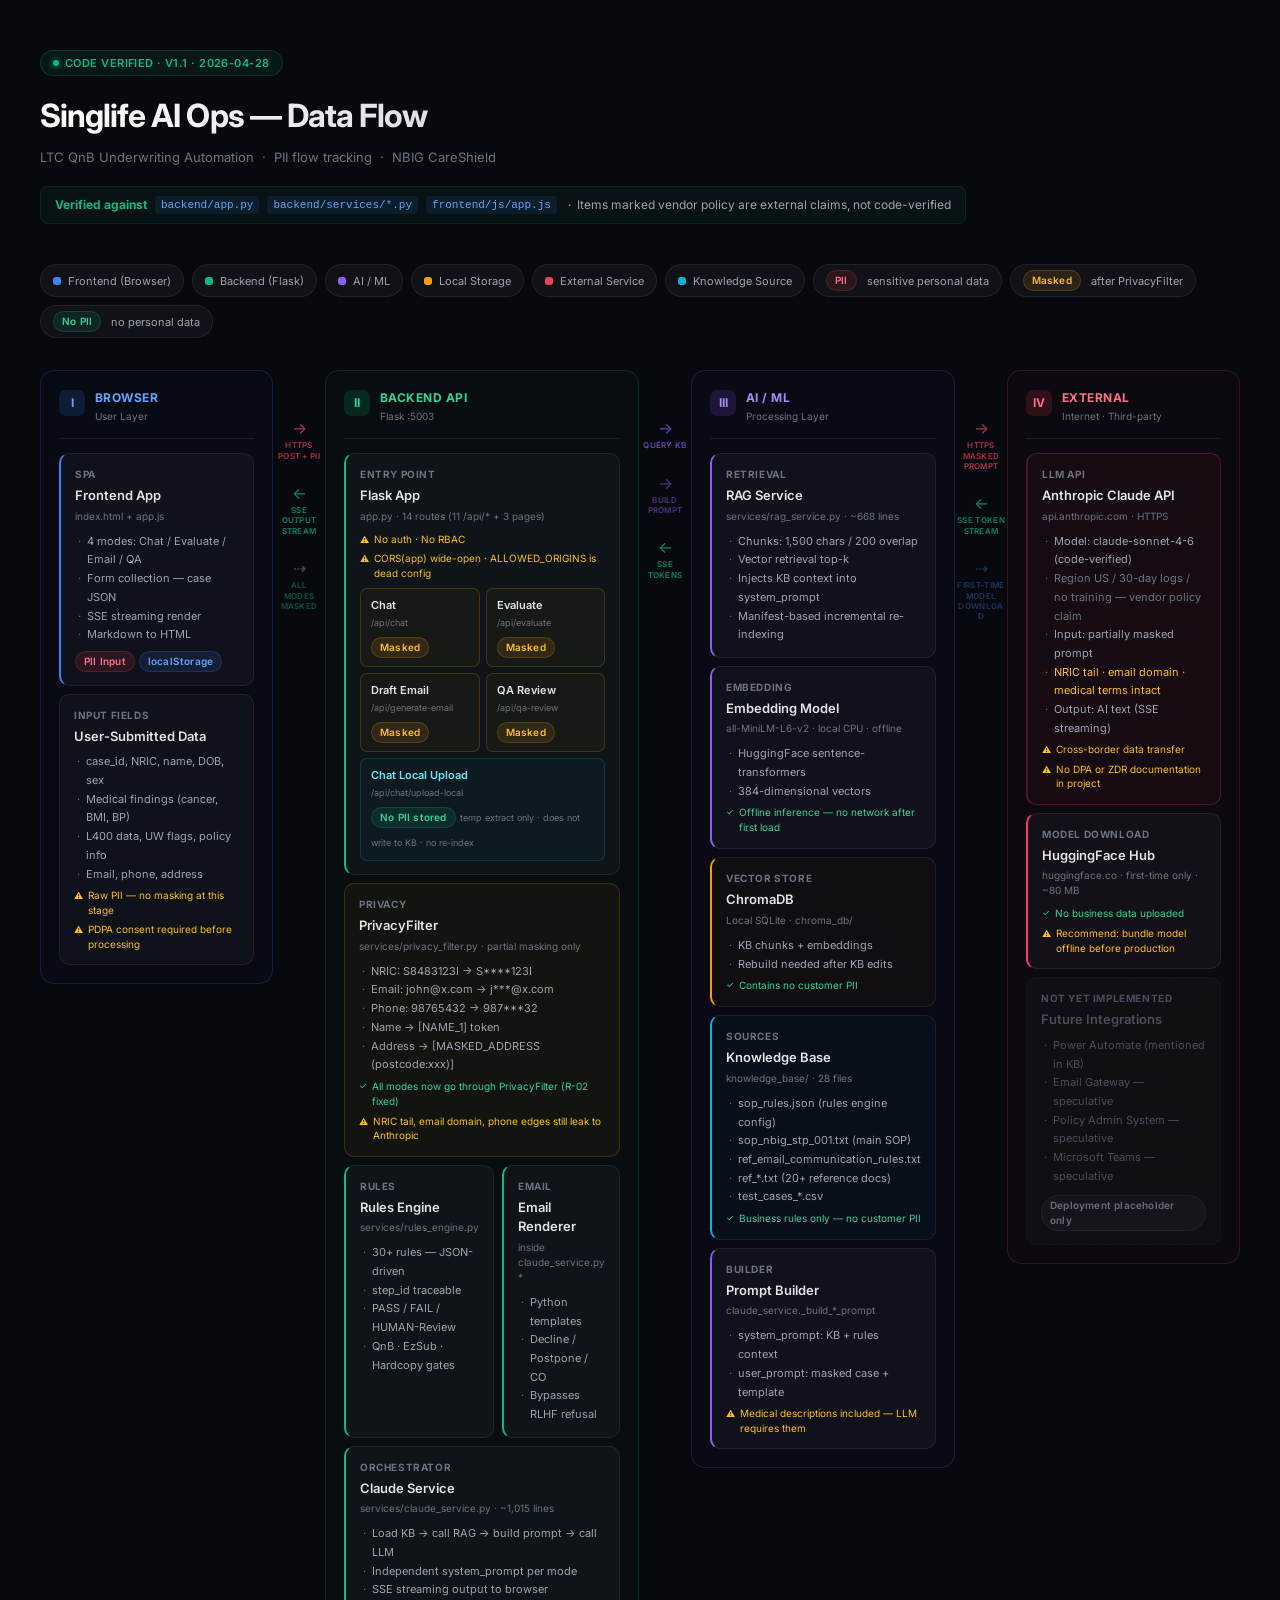
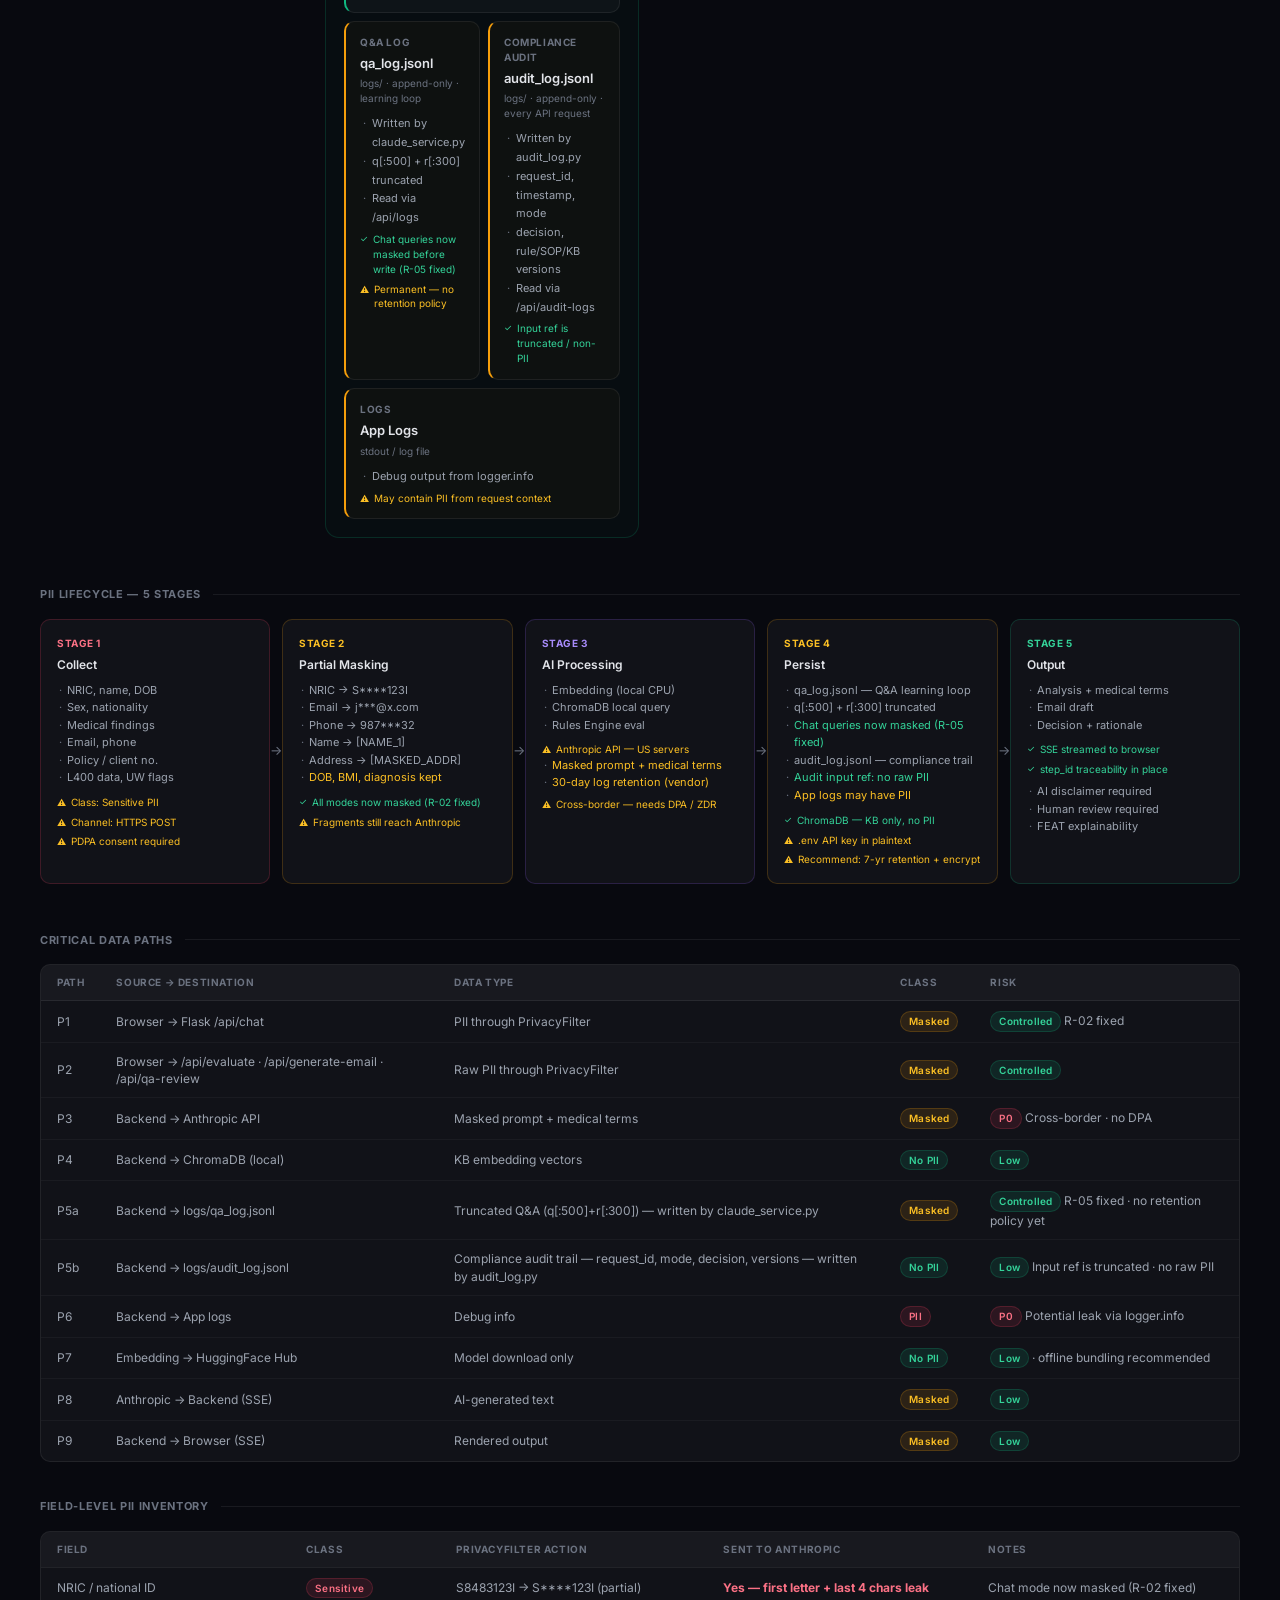
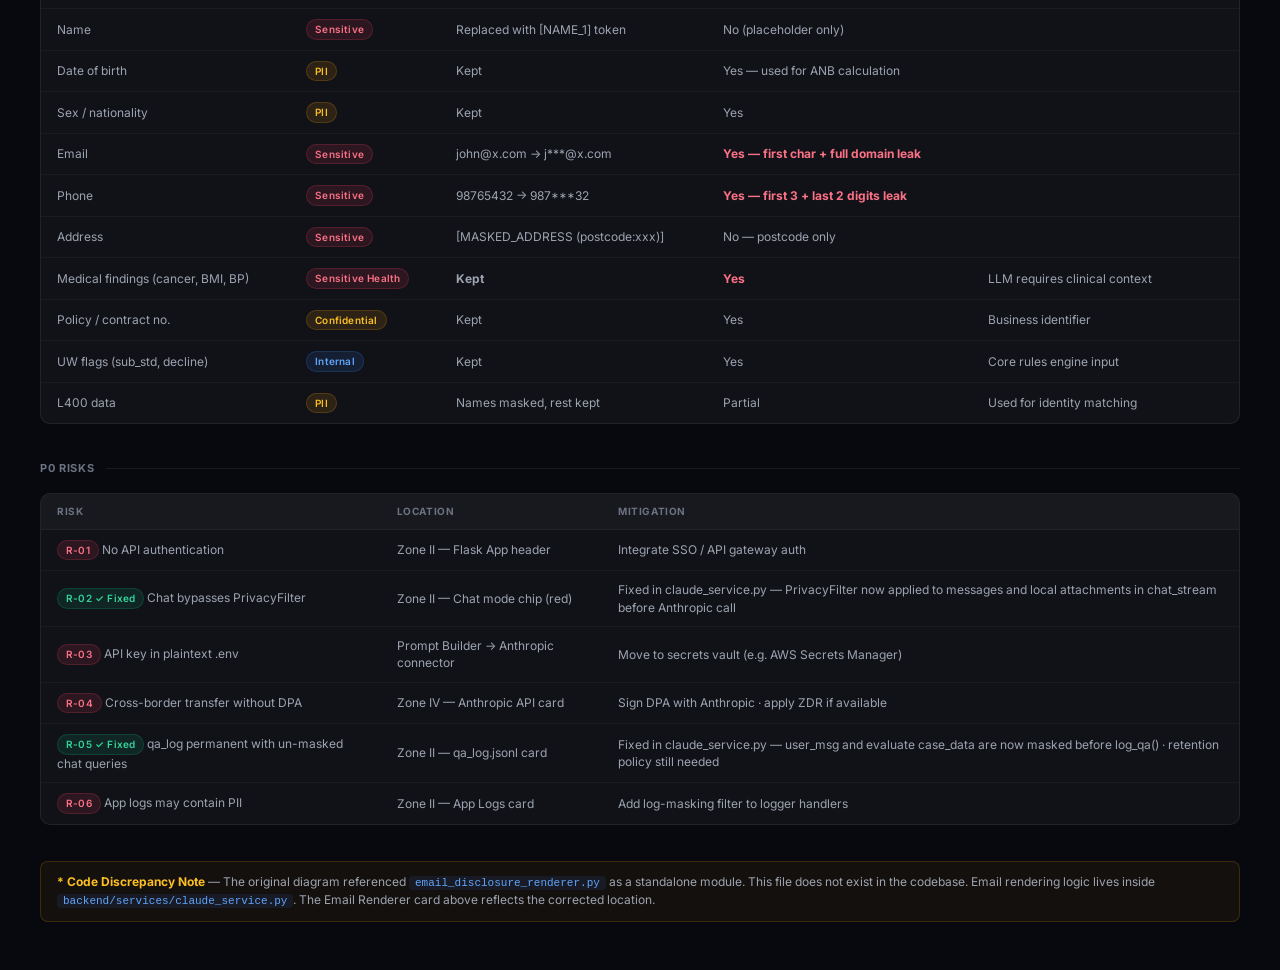
==== commit 2fab0f51: "fix some privacy2" ====
--- a/docs/dataflow_diagram_EN.html
+++ b/docs/dataflow_diagram_EN.html
@@ -352,9 +352,9 @@
       <div class="flow-arrow-l">←</div>
       <div class="flow-label">SSE output stream</div>
     </div>
-    <div class="flow flow-red" style="opacity:0.6">
+    <div class="flow flow-green" style="opacity:0.6">
       <div class="flow-arrow-r">⇢</div>
-      <div class="flow-label">Chat bypasses masking</div>
+      <div class="flow-label">All modes masked</div>
     </div>
   </div>
 
@@ -375,10 +375,10 @@
       <div class="warn-line">No auth · No RBAC</div>
       <div class="warn-line">CORS(app) wide-open · ALLOWED_ORIGINS is dead config</div>
       <div class="mode-grid">
-        <div class="mode-chip mc-warn">
+        <div class="mode-chip mc-ok">
           <div class="mc-name">Chat</div>
           <div class="mc-path">/api/chat</div>
-          <span class="badge badge-red">Not Masked</span>
+          <span class="badge badge-amber">Masked</span>
         </div>
         <div class="mode-chip mc-ok">
           <div class="mc-name">Evaluate</div>
@@ -414,7 +414,7 @@
         <li>Name → [NAME_1] token</li>
         <li>Address → [MASKED_ADDRESS (postcode:xxx)]</li>
       </ul>
-      <div class="warn-line">Chat mode bypasses this entirely</div>
+      <div class="good-line">All modes now go through PrivacyFilter (R-02 fixed)</div>
       <div class="warn-line">NRIC tail, email domain, phone edges still leak to Anthropic</div>
     </div>
 
@@ -463,7 +463,7 @@
           <li>q[:500] + r[:300] truncated</li>
           <li>Read via /api/logs</li>
         </ul>
-        <div class="warn-line">Chat queries written un-masked</div>
+        <div class="good-line">Chat queries now masked before write (R-05 fixed)</div>
         <div class="warn-line">Permanent — no retention policy</div>
       </div>
       <div class="card card-accent-amber" style="margin-bottom:0">
@@ -670,7 +670,7 @@
       <li>Address → [MASKED_ADDR]</li>
       <li style="color:#fbbf24">DOB, BMI, diagnosis kept</li>
     </ul>
-    <div class="warn-line" style="margin-top:8px">Chat bypasses this stage</div>
+    <div class="good-line" style="margin-top:8px">All modes now masked (R-02 fixed)</div>
     <div class="warn-line">Fragments still reach Anthropic</div>
   </div>
 
@@ -696,7 +696,7 @@
     <ul class="stage-body">
       <li>qa_log.jsonl — Q&amp;A learning loop</li>
       <li>q[:500] + r[:300] truncated</li>
-      <li style="color:#fbbf24">Chat queries un-masked</li>
+      <li style="color:#34d399">Chat queries now masked (R-05 fixed)</li>
       <li>audit_log.jsonl — compliance trail</li>
       <li style="color:#34d399">Audit input ref: no raw PII</li>
       <li style="color:#fbbf24">App logs may have PII</li>
@@ -733,11 +733,11 @@
         <tr><th>Path</th><th>Source → Destination</th><th>Data Type</th><th>Class</th><th>Risk</th></tr>
       </thead>
       <tbody>
-        <tr><td>P1</td><td>Browser → Flask /api/chat</td><td>Raw PII (NRIC, name, diagnosis)</td><td><span class="badge badge-red">PII</span></td><td><span class="badge badge-red">P0</span> Chat not masked</td></tr>
+        <tr><td>P1</td><td>Browser → Flask /api/chat</td><td>PII through PrivacyFilter</td><td><span class="badge badge-amber">Masked</span></td><td><span class="badge badge-green">Controlled</span> R-02 fixed</td></tr>
         <tr><td>P2</td><td>Browser → /api/evaluate · /api/generate-email · /api/qa-review</td><td>Raw PII through PrivacyFilter</td><td><span class="badge badge-amber">Masked</span></td><td><span class="badge badge-green">Controlled</span></td></tr>
         <tr><td>P3</td><td>Backend → Anthropic API</td><td>Masked prompt + medical terms</td><td><span class="badge badge-amber">Masked</span></td><td><span class="badge badge-red">P0</span> Cross-border · no DPA</td></tr>
         <tr><td>P4</td><td>Backend → ChromaDB (local)</td><td>KB embedding vectors</td><td><span class="badge badge-green">No PII</span></td><td><span class="badge badge-green">Low</span></td></tr>
-        <tr><td>P5a</td><td>Backend → logs/qa_log.jsonl</td><td>Truncated Q&amp;A (q[:500]+r[:300]) — written by claude_service.py</td><td><span class="badge badge-amber">Mixed</span></td><td><span class="badge badge-red">P0</span> Chat writes un-masked · permanent</td></tr>
+        <tr><td>P5a</td><td>Backend → logs/qa_log.jsonl</td><td>Truncated Q&amp;A (q[:500]+r[:300]) — written by claude_service.py</td><td><span class="badge badge-amber">Masked</span></td><td><span class="badge badge-green">Controlled</span> R-05 fixed · no retention policy yet</td></tr>
         <tr><td>P5b</td><td>Backend → logs/audit_log.jsonl</td><td>Compliance audit trail — request_id, mode, decision, versions — written by audit_log.py</td><td><span class="badge badge-green">No PII</span></td><td><span class="badge badge-green">Low</span> Input ref is truncated · no raw PII</td></tr>
         <tr><td>P6</td><td>Backend → App logs</td><td>Debug info</td><td><span class="badge badge-red">PII</span></td><td><span class="badge badge-red">P0</span> Potential leak via logger.info</td></tr>
         <tr><td>P7</td><td>Embedding → HuggingFace Hub</td><td>Model download only</td><td><span class="badge badge-green">No PII</span></td><td><span class="badge badge-green">Low</span> · offline bundling recommended</td></tr>
@@ -757,7 +757,7 @@
         <tr><th>Field</th><th>Class</th><th>PrivacyFilter Action</th><th>Sent to Anthropic</th><th>Notes</th></tr>
       </thead>
       <tbody>
-        <tr><td>NRIC / national ID</td><td><span class="badge badge-red">Sensitive</span></td><td>S8483123I → S****123I (partial)</td><td><strong style="color:#fb7185">Yes — first letter + last 4 chars leak</strong></td><td>Chat mode not masked</td></tr>
+        <tr><td>NRIC / national ID</td><td><span class="badge badge-red">Sensitive</span></td><td>S8483123I → S****123I (partial)</td><td><strong style="color:#fb7185">Yes — first letter + last 4 chars leak</strong></td><td>Chat mode now masked (R-02 fixed)</td></tr>
         <tr><td>Name</td><td><span class="badge badge-red">Sensitive</span></td><td>Replaced with [NAME_1] token</td><td>No (placeholder only)</td><td></td></tr>
         <tr><td>Date of birth</td><td><span class="badge badge-amber">PII</span></td><td>Kept</td><td>Yes — used for ANB calculation</td><td></td></tr>
         <tr><td>Sex / nationality</td><td><span class="badge badge-amber">PII</span></td><td>Kept</td><td>Yes</td><td></td></tr>
@@ -783,10 +783,10 @@
       </thead>
       <tbody>
         <tr><td><span class="badge badge-red">R-01</span> No API authentication</td><td>Zone II — Flask App header</td><td>Integrate SSO / API gateway auth</td></tr>
-        <tr><td><span class="badge badge-red">R-02</span> Chat bypasses PrivacyFilter</td><td>Zone II — Chat mode chip (red)</td><td>Apply PrivacyFilter to chat mode</td></tr>
+        <tr><td><span class="badge badge-green">R-02 ✓ Fixed</span> Chat bypasses PrivacyFilter</td><td>Zone II — Chat mode chip (red)</td><td>Fixed in claude_service.py — PrivacyFilter now applied to messages and local attachments in chat_stream before Anthropic call</td></tr>
         <tr><td><span class="badge badge-red">R-03</span> API key in plaintext .env</td><td>Prompt Builder → Anthropic connector</td><td>Move to secrets vault (e.g. AWS Secrets Manager)</td></tr>
         <tr><td><span class="badge badge-red">R-04</span> Cross-border transfer without DPA</td><td>Zone IV — Anthropic API card</td><td>Sign DPA with Anthropic · apply ZDR if available</td></tr>
-        <tr><td><span class="badge badge-red">R-05</span> qa_log permanent with un-masked chat queries</td><td>Zone II — qa_log.jsonl card</td><td>Apply PrivacyFilter before log_qa() in chat_stream · set retention policy on both log files</td></tr>
+        <tr><td><span class="badge badge-green">R-05 ✓ Fixed</span> qa_log permanent with un-masked chat queries</td><td>Zone II — qa_log.jsonl card</td><td>Fixed in claude_service.py — user_msg and evaluate case_data are now masked before log_qa() · retention policy still needed</td></tr>
         <tr><td><span class="badge badge-red">R-06</span> App logs may contain PII</td><td>Zone II — App Logs card</td><td>Add log-masking filter to logger handlers</td></tr>
       </tbody>
     </table>
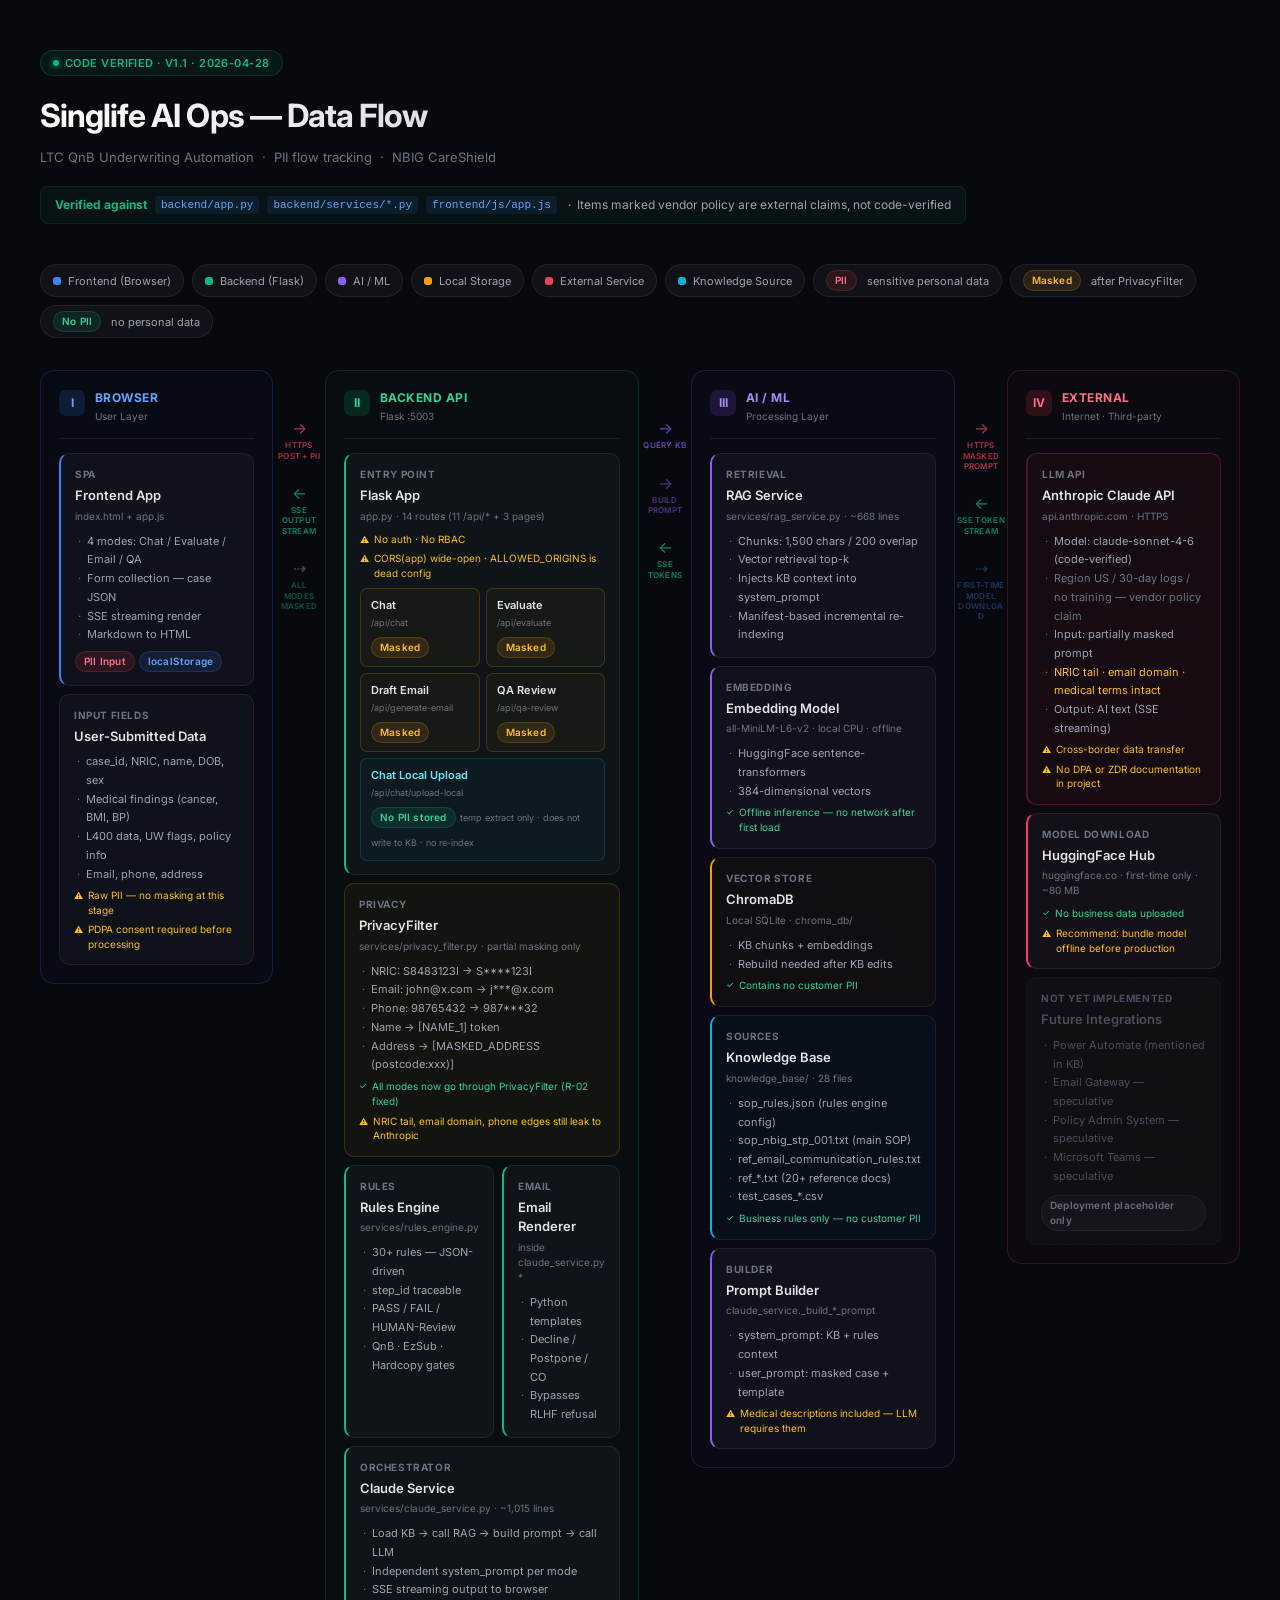
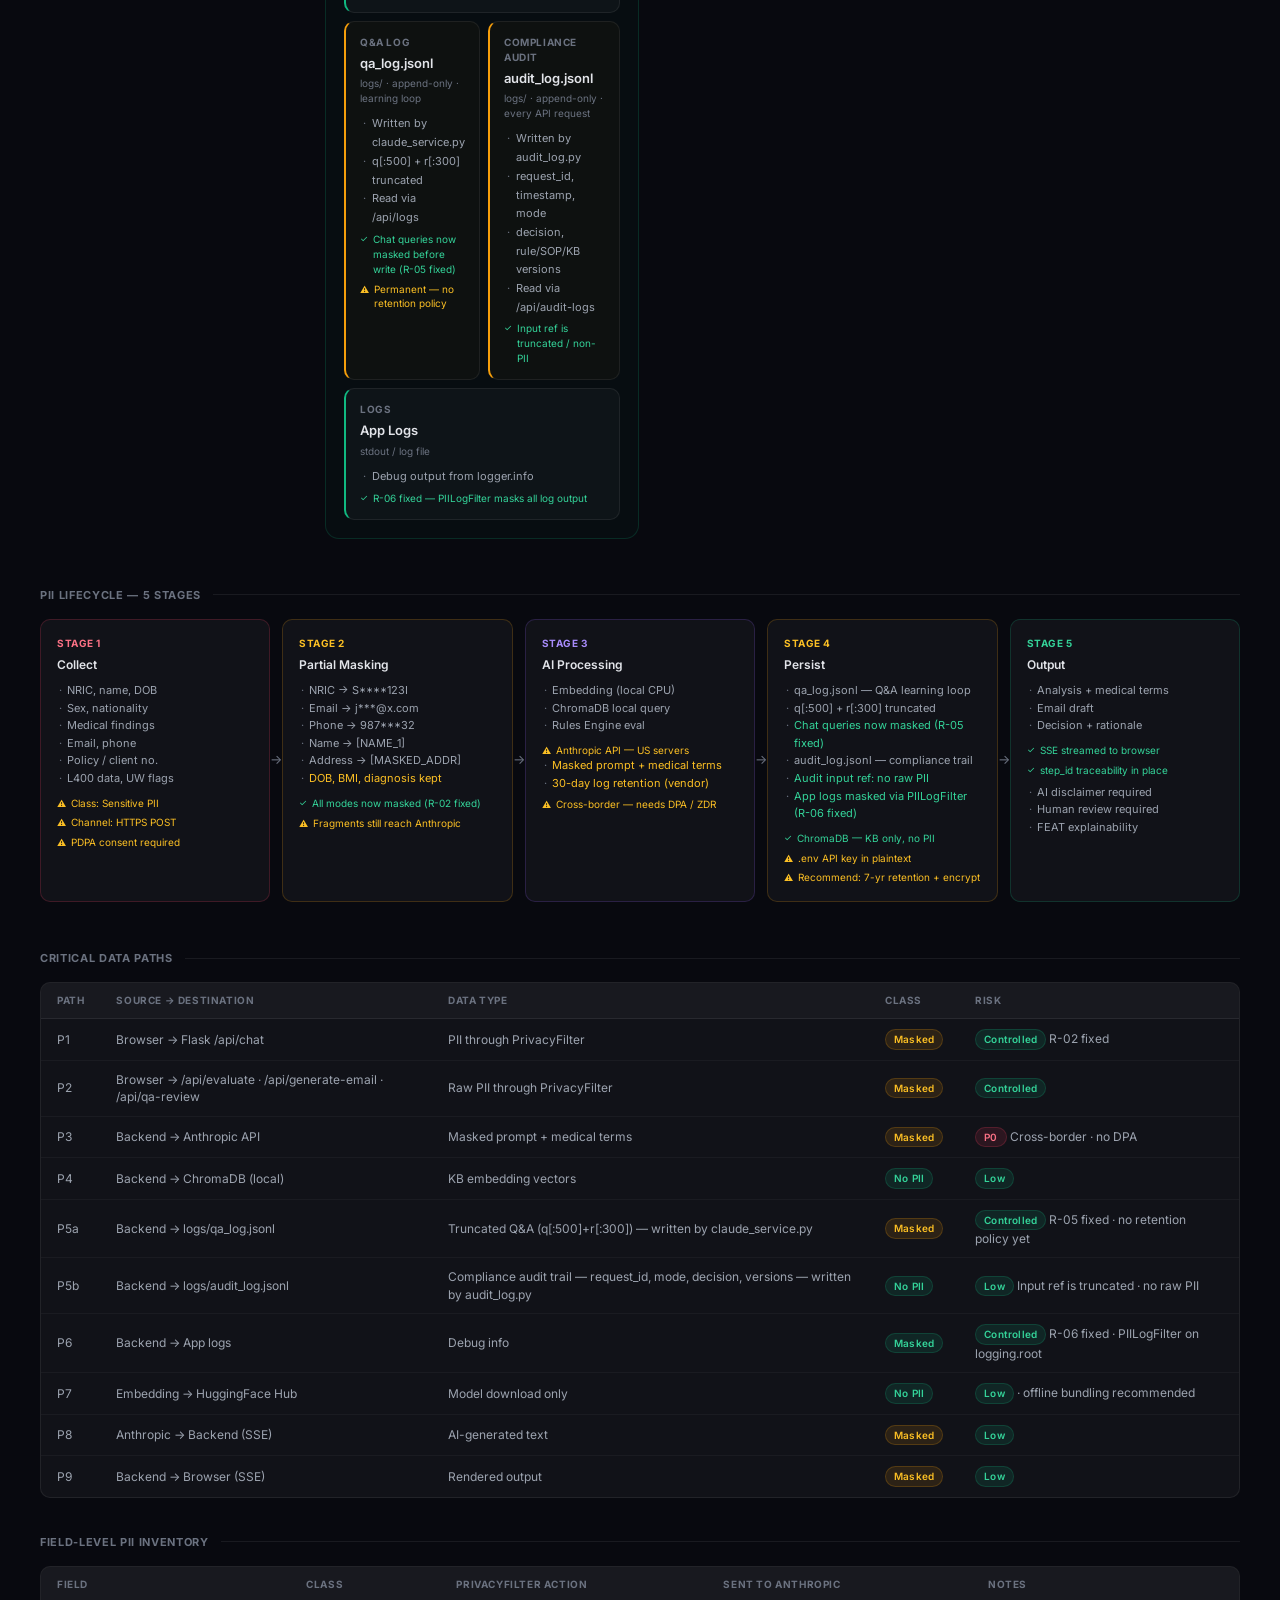
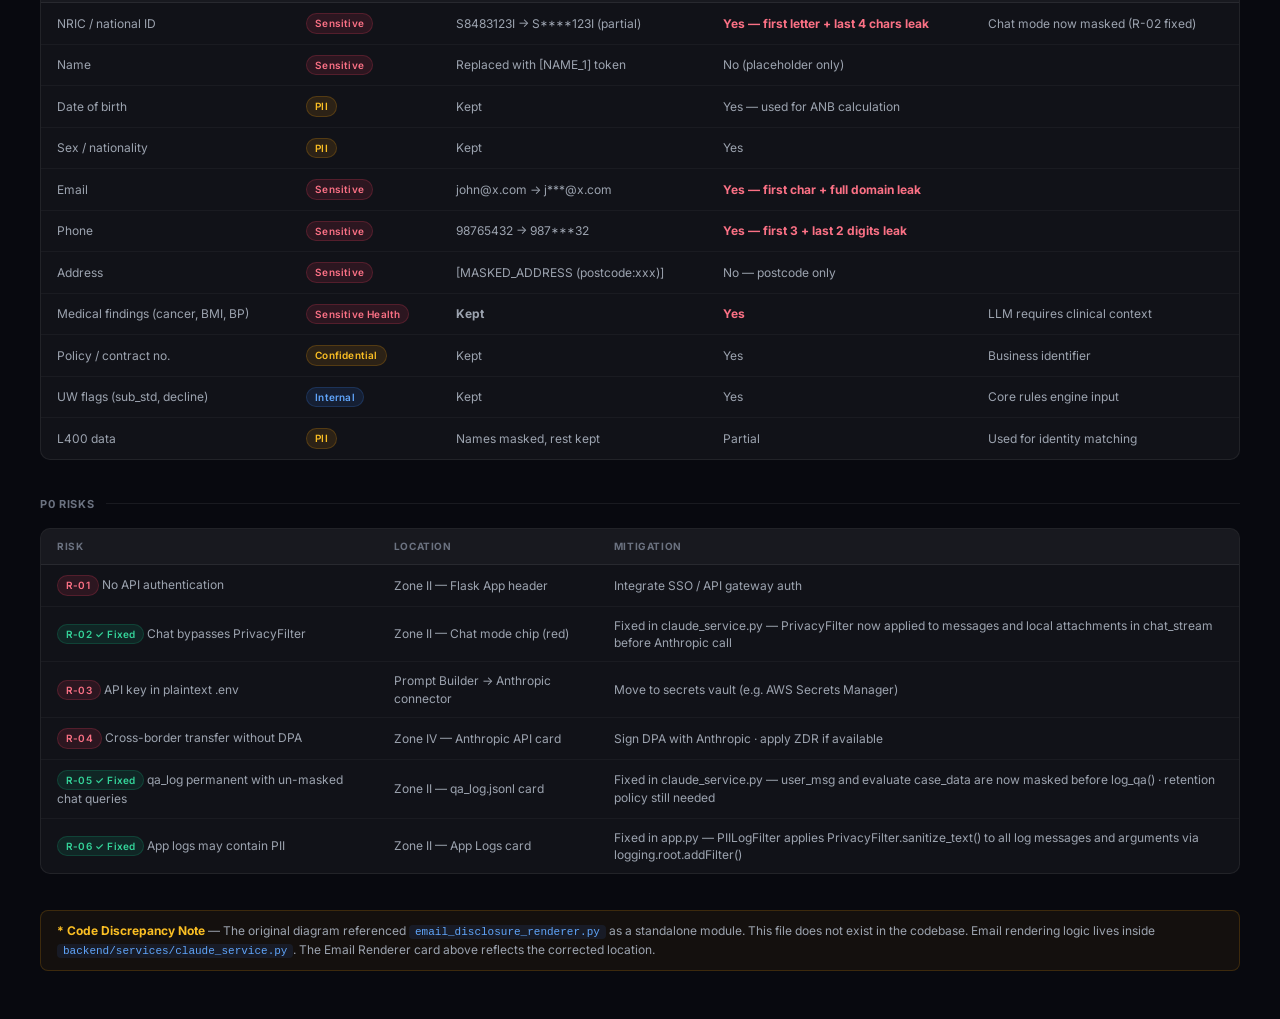
==== commit 1d5226a5: "few final fixes" ====
--- a/docs/dataflow_diagram_EN.html
+++ b/docs/dataflow_diagram_EN.html
@@ -479,14 +479,14 @@
         <div class="good-line">Input ref is truncated / non-PII</div>
       </div>
     </div>
-    <div class="card card-accent-amber" style="margin-bottom:0">
+    <div class="card card-accent-green" style="margin-bottom:0">
       <div class="card-label">Logs</div>
       <div class="card-title">App Logs</div>
       <div class="card-sub">stdout / log file</div>
       <ul class="card-rows">
         <li>Debug output from logger.info</li>
       </ul>
-      <div class="warn-line">May contain PII from request context</div>
+      <div class="good-line">R-06 fixed — PIILogFilter masks all log output</div>
     </div>
   </div>
 
@@ -699,7 +699,7 @@
       <li style="color:#34d399">Chat queries now masked (R-05 fixed)</li>
       <li>audit_log.jsonl — compliance trail</li>
       <li style="color:#34d399">Audit input ref: no raw PII</li>
-      <li style="color:#fbbf24">App logs may have PII</li>
+      <li style="color:#34d399">App logs masked via PIILogFilter (R-06 fixed)</li>
     </ul>
     <div class="good-line" style="margin-top:8px">ChromaDB — KB only, no PII</div>
     <div class="warn-line">.env API key in plaintext</div>
@@ -739,7 +739,7 @@
         <tr><td>P4</td><td>Backend → ChromaDB (local)</td><td>KB embedding vectors</td><td><span class="badge badge-green">No PII</span></td><td><span class="badge badge-green">Low</span></td></tr>
         <tr><td>P5a</td><td>Backend → logs/qa_log.jsonl</td><td>Truncated Q&amp;A (q[:500]+r[:300]) — written by claude_service.py</td><td><span class="badge badge-amber">Masked</span></td><td><span class="badge badge-green">Controlled</span> R-05 fixed · no retention policy yet</td></tr>
         <tr><td>P5b</td><td>Backend → logs/audit_log.jsonl</td><td>Compliance audit trail — request_id, mode, decision, versions — written by audit_log.py</td><td><span class="badge badge-green">No PII</span></td><td><span class="badge badge-green">Low</span> Input ref is truncated · no raw PII</td></tr>
-        <tr><td>P6</td><td>Backend → App logs</td><td>Debug info</td><td><span class="badge badge-red">PII</span></td><td><span class="badge badge-red">P0</span> Potential leak via logger.info</td></tr>
+        <tr><td>P6</td><td>Backend → App logs</td><td>Debug info</td><td><span class="badge badge-green">Masked</span></td><td><span class="badge badge-green">Controlled</span> R-06 fixed · PIILogFilter on logging.root</td></tr>
         <tr><td>P7</td><td>Embedding → HuggingFace Hub</td><td>Model download only</td><td><span class="badge badge-green">No PII</span></td><td><span class="badge badge-green">Low</span> · offline bundling recommended</td></tr>
         <tr><td>P8</td><td>Anthropic → Backend (SSE)</td><td>AI-generated text</td><td><span class="badge badge-amber">Masked</span></td><td><span class="badge badge-green">Low</span></td></tr>
         <tr><td>P9</td><td>Backend → Browser (SSE)</td><td>Rendered output</td><td><span class="badge badge-amber">Masked</span></td><td><span class="badge badge-green">Low</span></td></tr>
@@ -787,7 +787,7 @@
         <tr><td><span class="badge badge-red">R-03</span> API key in plaintext .env</td><td>Prompt Builder → Anthropic connector</td><td>Move to secrets vault (e.g. AWS Secrets Manager)</td></tr>
         <tr><td><span class="badge badge-red">R-04</span> Cross-border transfer without DPA</td><td>Zone IV — Anthropic API card</td><td>Sign DPA with Anthropic · apply ZDR if available</td></tr>
         <tr><td><span class="badge badge-green">R-05 ✓ Fixed</span> qa_log permanent with un-masked chat queries</td><td>Zone II — qa_log.jsonl card</td><td>Fixed in claude_service.py — user_msg and evaluate case_data are now masked before log_qa() · retention policy still needed</td></tr>
-        <tr><td><span class="badge badge-red">R-06</span> App logs may contain PII</td><td>Zone II — App Logs card</td><td>Add log-masking filter to logger handlers</td></tr>
+        <tr><td><span class="badge badge-green">R-06 ✓ Fixed</span> App logs may contain PII</td><td>Zone II — App Logs card</td><td>Fixed in app.py — PIILogFilter applies PrivacyFilter.sanitize_text() to all log messages and arguments via logging.root.addFilter()</td></tr>
       </tbody>
     </table>
   </div>
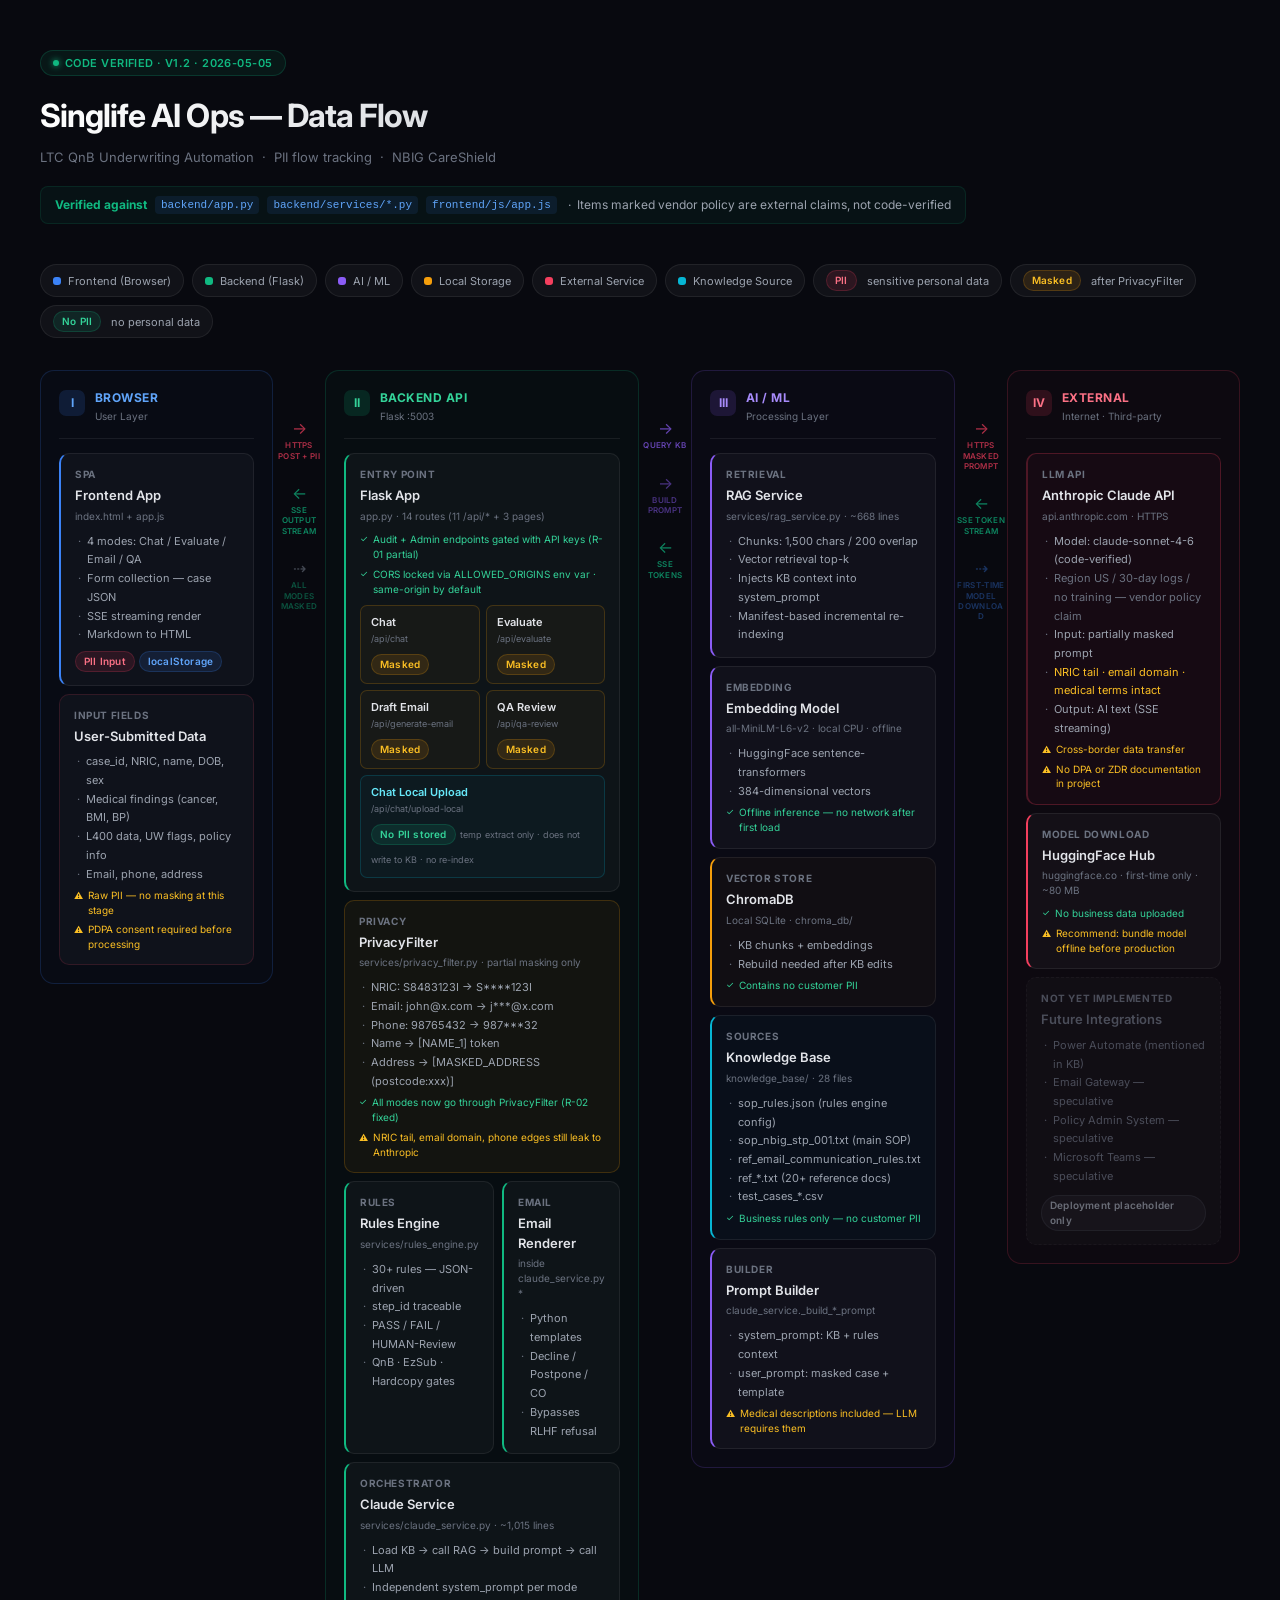
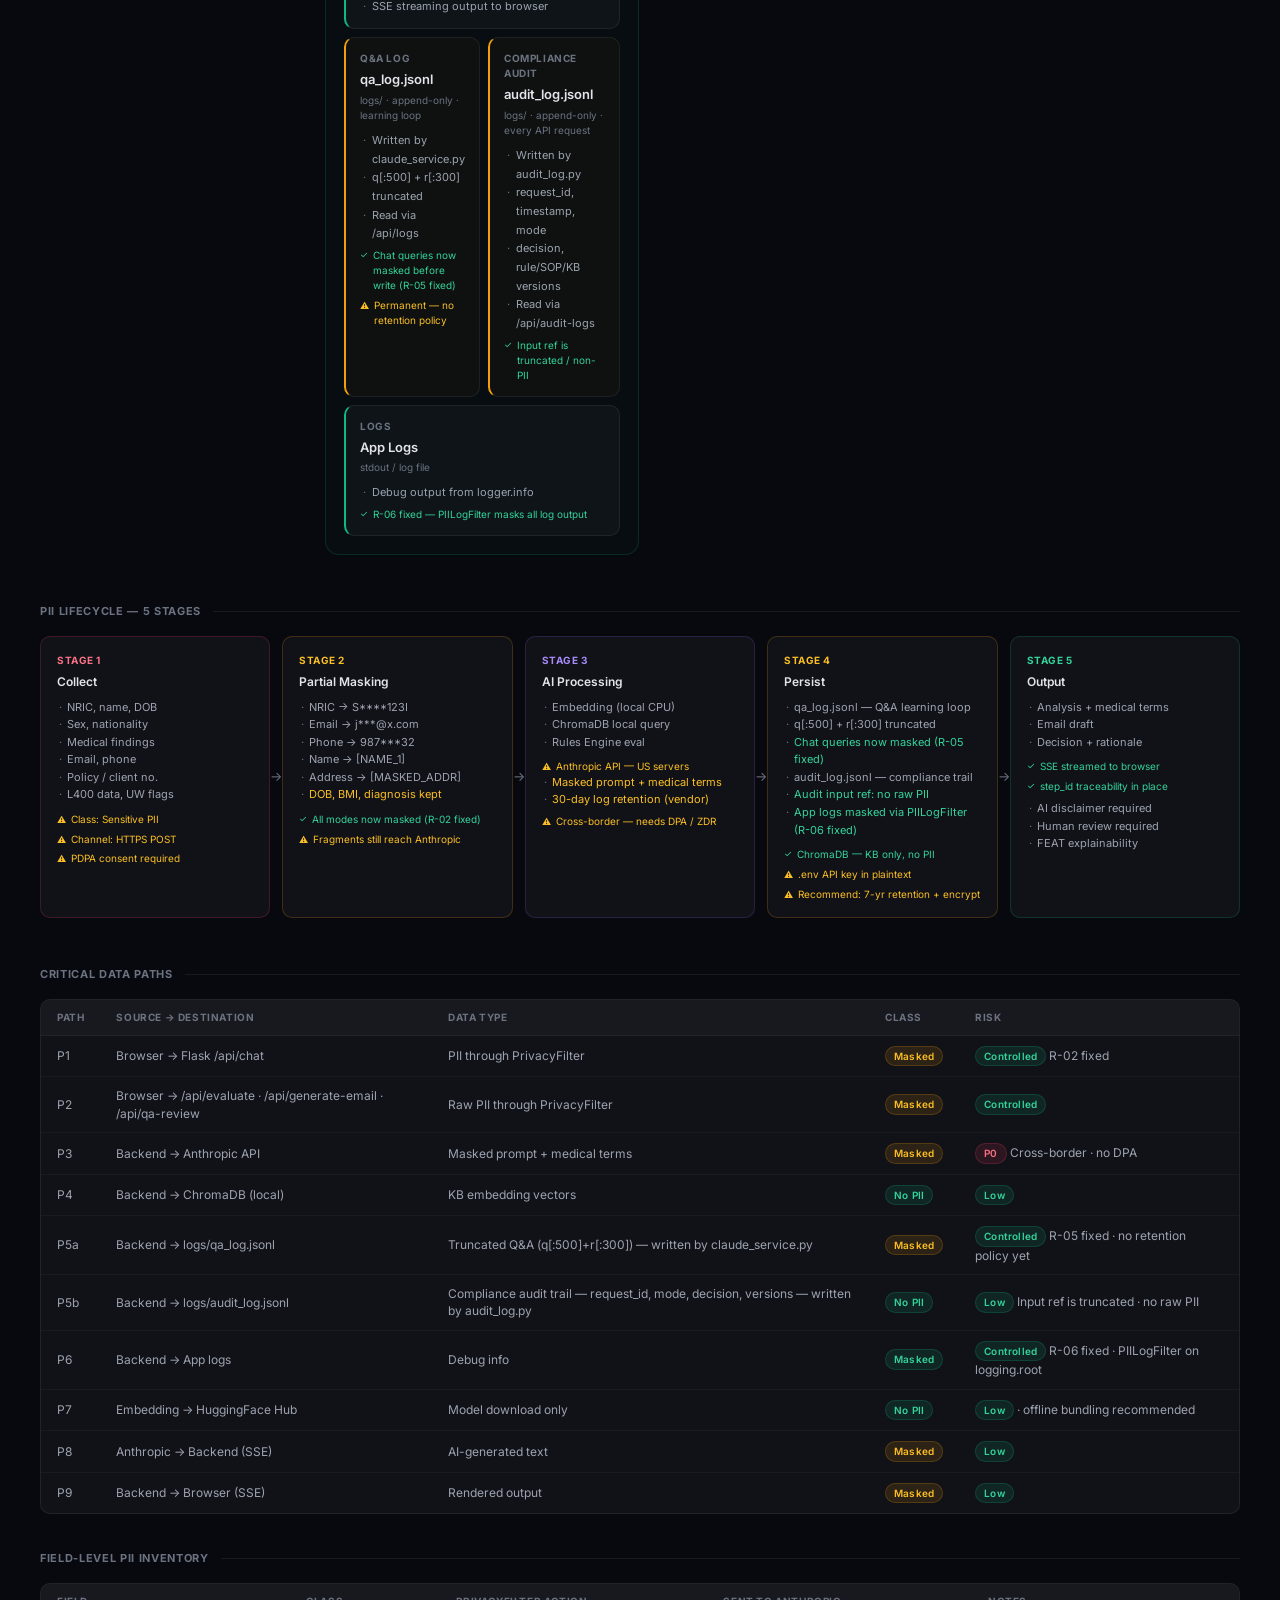
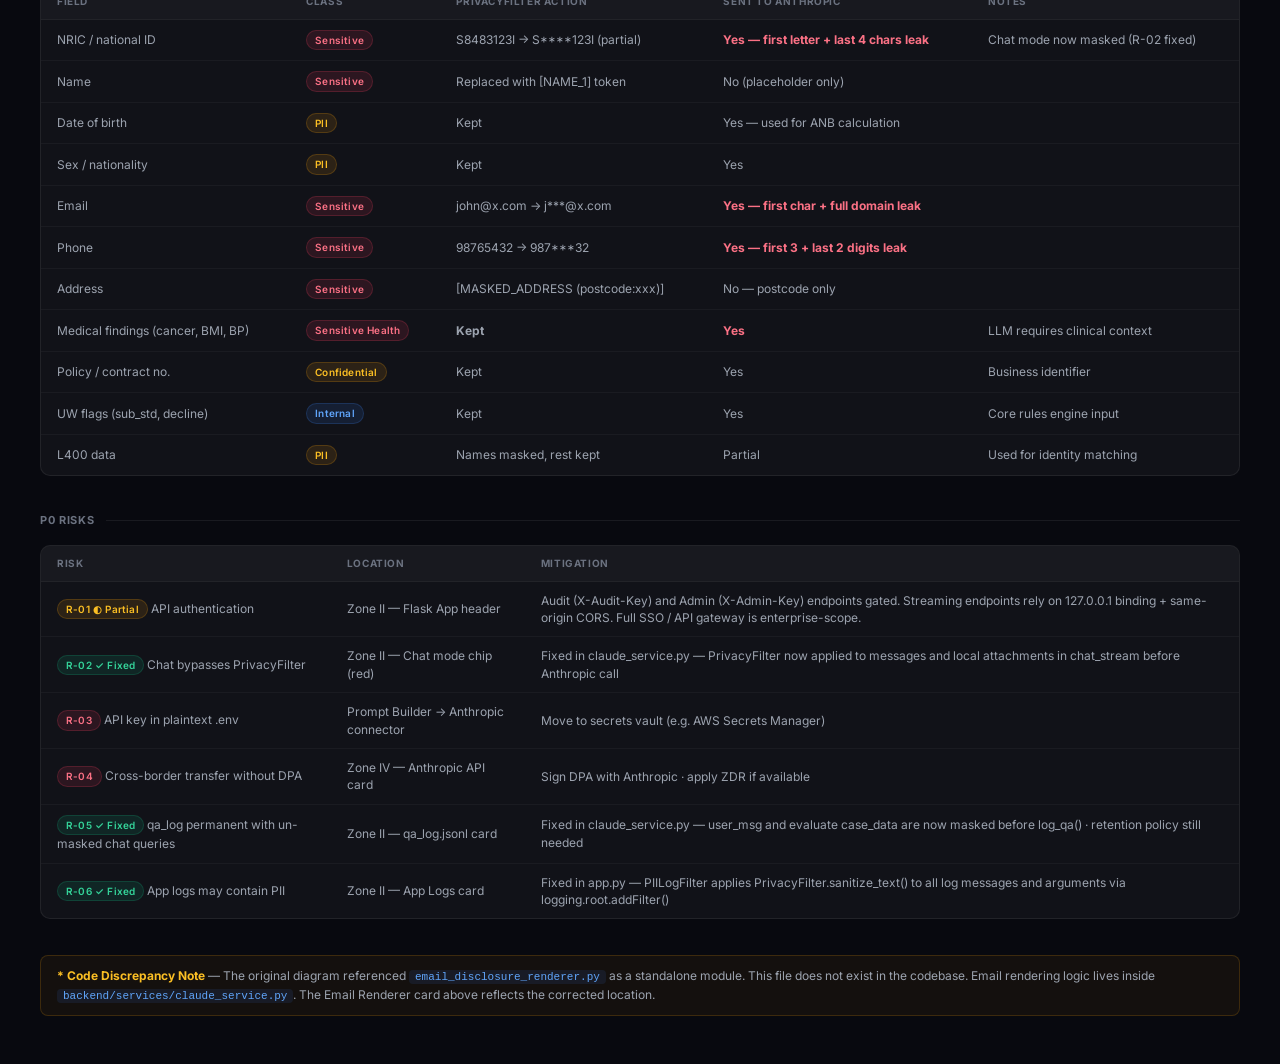
==== commit 9c166c44: "diagram updates" ====
--- a/docs/dataflow_diagram_EN.html
+++ b/docs/dataflow_diagram_EN.html
@@ -276,7 +276,7 @@
 
 <!-- ══════════ HEADER ══════════ -->
 <div class="header">
-  <div class="status-pill"><span></span>Code Verified · v1.1 · 2026-04-28</div>
+  <div class="status-pill"><span></span>Code Verified · v1.2 · 2026-05-05</div>
   <h1 class="page-title">Singlife AI Ops — Data Flow</h1>
   <p class="page-meta">LTC QnB Underwriting Automation &nbsp;·&nbsp; PII flow tracking &nbsp;·&nbsp; NBIG CareShield</p>
   <div class="verify-bar">
@@ -372,8 +372,8 @@
       <div class="card-label">Entry Point</div>
       <div class="card-title">Flask App</div>
       <div class="card-sub">app.py · 14 routes (11 /api/* + 3 pages)</div>
-      <div class="warn-line">No auth · No RBAC</div>
-      <div class="warn-line">CORS(app) wide-open · ALLOWED_ORIGINS is dead config</div>
+      <div class="good-line">Audit + Admin endpoints gated with API keys (R-01 partial)</div>
+      <div class="good-line">CORS locked via ALLOWED_ORIGINS env var · same-origin by default</div>
       <div class="mode-grid">
         <div class="mode-chip mc-ok">
           <div class="mc-name">Chat</div>
@@ -782,7 +782,7 @@
         <tr><th>Risk</th><th>Location</th><th>Mitigation</th></tr>
       </thead>
       <tbody>
-        <tr><td><span class="badge badge-red">R-01</span> No API authentication</td><td>Zone II — Flask App header</td><td>Integrate SSO / API gateway auth</td></tr>
+        <tr><td><span class="badge badge-amber">R-01 ◐ Partial</span> API authentication</td><td>Zone II — Flask App header</td><td>Audit (X-Audit-Key) and Admin (X-Admin-Key) endpoints gated. Streaming endpoints rely on 127.0.0.1 binding + same-origin CORS. Full SSO / API gateway is enterprise-scope.</td></tr>
         <tr><td><span class="badge badge-green">R-02 ✓ Fixed</span> Chat bypasses PrivacyFilter</td><td>Zone II — Chat mode chip (red)</td><td>Fixed in claude_service.py — PrivacyFilter now applied to messages and local attachments in chat_stream before Anthropic call</td></tr>
         <tr><td><span class="badge badge-red">R-03</span> API key in plaintext .env</td><td>Prompt Builder → Anthropic connector</td><td>Move to secrets vault (e.g. AWS Secrets Manager)</td></tr>
         <tr><td><span class="badge badge-red">R-04</span> Cross-border transfer without DPA</td><td>Zone IV — Anthropic API card</td><td>Sign DPA with Anthropic · apply ZDR if available</td></tr>
